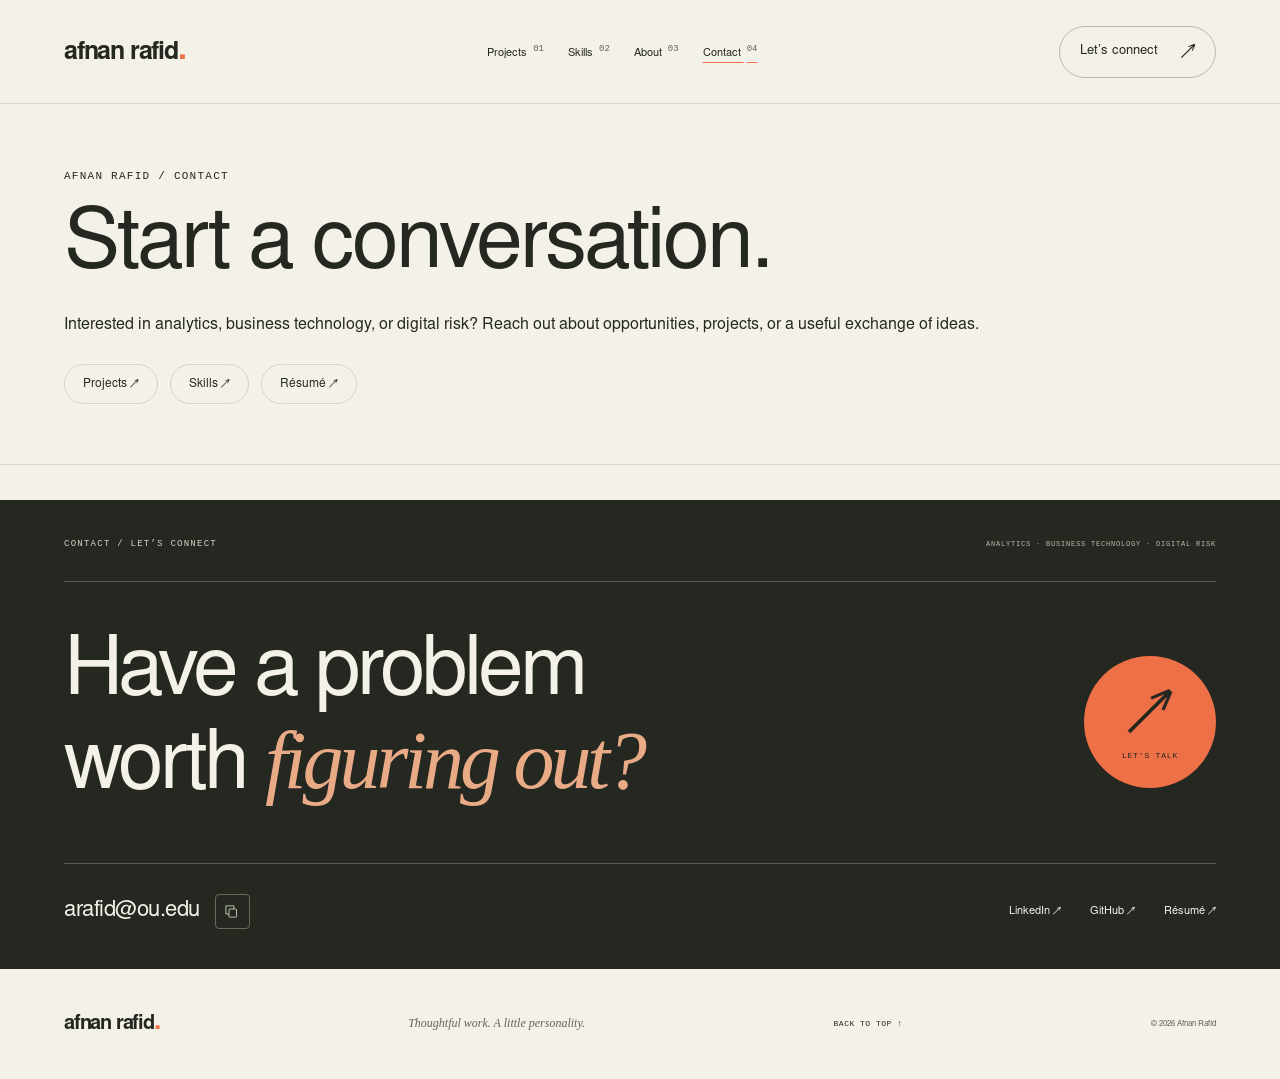
==== contact/index.html @ 2f232529 "Add portrait and dedicated Skills, Projects, and Contact pages" ====
<!doctype html>
<html lang="en">
<head>
  <meta charset="utf-8">
  <meta name="viewport" content="width=device-width, initial-scale=1">
  <meta name="theme-color" content="#f4f1e9">
  <meta name="google-site-verification" content="fd112a9ZL4CXR7MX3CX2tgeRee2JJpPlBYePg8ACsFY" />
  <title>Contact | Afnan Rafid</title>
  <meta name="description" content="Interested in analytics, business technology, or digital risk? Reach out about opportunities, projects, or a useful exchange of ideas.">
  <meta name="robots" content="index,follow,max-image-preview:large">
  <meta name="author" content="Afnan Rafid">
  <link rel="canonical" href="https://arafid.github.io/contact/">
  <meta property="og:site_name" content="Afnan Rafid">
  <meta property="og:title" content="Contact | Afnan Rafid">
  <meta property="og:description" content="Interested in analytics, business technology, or digital risk? Reach out about opportunities, projects, or a useful exchange of ideas.">
  <meta property="og:type" content="website">
  <meta property="og:url" content="https://arafid.github.io/contact/">
  <meta property="og:locale" content="en_US">
  <meta property="og:image" content="https://arafid.github.io/assets/social-card.png">
  <meta property="og:image:width" content="1200">
  <meta property="og:image:height" content="630">
  <meta property="og:image:alt" content="Afnan Rafid — Data, technology, and business perspective">
  <meta name="twitter:card" content="summary_large_image">
  <meta name="twitter:title" content="Contact | Afnan Rafid">
  <meta name="twitter:description" content="Interested in analytics, business technology, or digital risk? Reach out about opportunities, projects, or a useful exchange of ideas.">
  <meta name="twitter:image" content="https://arafid.github.io/assets/social-card.png">
  <script type="application/ld+json">{"@context":"https://schema.org","@type":"ContactPage","name":"Contact | Afnan Rafid","url":"https://arafid.github.io/contact/","description":"Interested in analytics, business technology, or digital risk? Reach out about opportunities, projects, or a useful exchange of ideas.","about":{"@type":"Person","@id":"https://arafid.github.io/#afnan-rafid","name":"Afnan Rafid"},"isPartOf":{"@id":"https://arafid.github.io/#website"}}</script>
  <link rel="icon" href="/assets/favicon.svg" type="image/svg+xml">
  <link rel="stylesheet" href="/styles.css">
  <script type="module" src="/app.js"></script>
</head>
<body>
  <a class="skip-link" href="#main">Skip to content</a>
  <header class="site-header">
    <a class="wordmark" href="/" aria-label="Afnan Rafid, home">afnan rafid<span class="brand-dot">.</span></a>
    <nav aria-label="Main navigation">
      <a href="/projects/">Projects <span>01</span></a>
      <a href="/skills/">Skills <span>02</span></a>
      <a href="/#about">About <span>03</span></a>
      <a href="/contact/" aria-current="page">Contact <span>04</span></a>
    </nav>
    <a class="header-contact" href="/contact/" aria-current="page">Let’s connect <span aria-hidden="true">↗</span></a>
    <button class="menu-toggle" aria-expanded="false" aria-controls="mobile-nav" aria-label="Open navigation"><span></span><span></span></button>
    <nav id="mobile-nav" class="mobile-nav" aria-label="Mobile navigation" hidden>
      <a href="/projects/">Projects</a><a href="/skills/">Skills</a><a href="/#about">About me</a><a href="/#experience">Experience</a><a href="/contact/" aria-current="page">Contact</a><a href="/resume/">Résumé ↗</a>
    </nav>
  </header>

  <main id="main" class="route-main"><header class="route-intro section-wrap"><p class="eyebrow">AFNAN RAFID / CONTACT</p><h1>Start a conversation.</h1><p>Interested in analytics, business technology, or digital risk? Reach out about opportunities, projects, or a useful exchange of ideas.</p><nav class="route-links" aria-label="Explore portfolio"><a href="/projects/">Projects ↗</a><a href="/skills/">Skills ↗</a><a href="/resume/">Résumé ↗</a></nav></header>    <section id="contact" class="contact-section" aria-labelledby="contact-title"><div class="section-wrap"><div class="contact-top"><p class="eyebrow">CONTACT / LET’S CONNECT</p><span>ANALYTICS · BUSINESS TECHNOLOGY · DIGITAL RISK</span></div><div class="contact-main"><h2 id="contact-title">Have a problem<br>worth <em>figuring out?</em></h2><a class="contact-round" href="mailto:arafid@ou.edu" aria-label="Email Afnan Rafid"><span aria-hidden="true">↗</span><small>LET’S TALK</small></a></div><div class="contact-bottom"><div class="email-group"><a class="email-link" href="mailto:arafid@ou.edu">arafid@ou.edu</a><button class="copy-email" aria-label="Copy email address" title="Copy email address"><svg viewBox="0 0 24 24" fill="none" aria-hidden="true"><rect x="8" y="8" width="12" height="13" rx="1"/><path d="M16 8V3H3v13h5"/></svg></button><span id="copy-feedback" aria-live="polite"></span></div><div class="social-links"><a href="https://www.linkedin.com/in/arafid/" target="_blank" rel="noopener noreferrer">LinkedIn ↗</a><a href="https://github.com/arafid" target="_blank" rel="noopener noreferrer">GitHub ↗</a><a href="/resume/">Résumé ↗</a></div></div></div></section>
</main>
  <footer class="site-footer section-wrap"><a class="wordmark" href="/">afnan rafid<span class="brand-dot">.</span></a><p>Thoughtful work. A little personality.</p><a href="/" class="back-top">BACK TO TOP ↑</a><span>© 2026 Afnan Rafid</span></footer>

  <dialog id="project-dialog" class="project-dialog" aria-labelledby="dialog-title"><div class="dialog-top"><span class="mono">PROJECT NOTES / AFNAN RAFID</span><button class="dialog-close" aria-label="Close project details">×</button></div><div id="dialog-body"></div></dialog>
  <noscript><div class="noscript-note">For project details without JavaScript, visit <a href="https://github.com/arafid">my GitHub profile</a>. The résumé and contact links work here too.</div></noscript>
</body>
</html>
---- styles.css ----
@font-face{font-family:PortfolioSans;src:url('/assets/body.woff') format('woff');font-weight:400;font-display:swap}
@font-face{font-family:PortfolioSans;src:url('/assets/body-bold.woff') format('woff');font-weight:700;font-display:swap}
:root{--paper:#f4f1e9;--paper-light:#fcfaf6;--ink:#252721;--muted:#62645b;--line:#d6d5ca;--orange:#ee7047;--orange-dark:#973f22;--serif:Georgia,'Times New Roman',serif;--sans:PortfolioSans,Arial,Helvetica,sans-serif;--mono:'Courier New',monospace;--pad:clamp(22px,5vw,84px)}
*{box-sizing:border-box}html{scroll-behavior:smooth;scroll-padding-top:110px}body{margin:0;background:var(--paper);color:var(--ink);font-family:var(--sans);font-size:16px;-webkit-font-smoothing:antialiased}body.dialog-open{overflow:hidden}a{color:inherit;text-decoration:none}button{font:inherit;color:inherit;cursor:pointer}button,a{-webkit-tap-highlight-color:transparent}button{border:0}button:disabled{cursor:default}button:focus-visible,a:focus-visible{outline:3px solid #a64522;outline-offset:5px}::selection{color:var(--ink);background:#f5a486}svg{display:block}h1,h2,h3,p{margin:0}h1,h2,h3{font-weight:400}h2{font-size:clamp(38px,4.5vw,65px);line-height:1.04;letter-spacing:-2.3px}h2 em{font-family:var(--serif);font-weight:400}p{line-height:1.6}button[hidden],[hidden]{display:none!important}.section-wrap{width:100%;max-width:1600px;margin-inline:auto;padding-inline:var(--pad)}.mono,.eyebrow,.project-type,.art-topline,.art-bottomline,.sample-note,.small-art-note,.bench-kicker,.timeline-date,.timeline-tag{font-family:var(--mono);font-size:10px;letter-spacing:.7px;line-height:1.4}.eyebrow{font-size:11px;letter-spacing:1.25px}.skip-link{position:fixed;top:8px;left:8px;transform:translateY(-160%);padding:14px;background:var(--ink);color:white;z-index:100}.skip-link:focus{transform:translateY(0)}
.site-header{height:104px;max-width:1600px;margin:auto;padding:0 var(--pad);display:flex;align-items:center;justify-content:space-between;gap:36px;border-bottom:1px solid var(--line);position:relative;z-index:20}.wordmark{font-size:25px;font-weight:700;letter-spacing:-1.2px;white-space:nowrap}.brand-dot{color:var(--orange);font-size:32px}.site-header nav:not(.mobile-nav){display:flex;gap:35px;align-items:center}.site-header nav a{font-size:13px;line-height:1}.site-header nav a span{font-family:var(--mono);font-size:9px;margin-left:3px;color:var(--muted);vertical-align:super}.site-header nav a:hover,.text-link:hover,.social-links a:hover{color:var(--orange-dark)}.header-contact{font-size:13px;display:flex;gap:23px;align-items:center;border:1px solid #b9bbb1;border-radius:30px;padding:13px 20px}.header-contact span{font-size:20px}.header-contact:hover{background:var(--ink);border-color:var(--ink);color:var(--paper)}.menu-toggle{display:none}.mobile-nav{position:absolute;top:79px;left:0;right:0;background:var(--paper);padding:28px var(--pad);border-bottom:1px solid var(--ink);box-shadow:0 12px 12px #2527210a;flex-direction:column;gap:24px}
.hero{min-height:745px;padding-top:74px;padding-bottom:57px;display:grid;grid-template-columns:1.12fr 1fr;gap:5vw;align-items:center}.hero-copy .eyebrow{display:flex;align-items:center;gap:10px;margin-bottom:28px}.status-dot{width:6px;height:6px;border-radius:50%;background:var(--orange);box-shadow:0 0 0 4px #ee704714}.hero h1{font-size:clamp(60px,6.7vw,104px);line-height:.99;letter-spacing:-5px;position:relative;width:max-content;max-width:100%}.hero h1 em{font-family:var(--serif);font-weight:400;letter-spacing:-5.5px}.title-spark{color:var(--orange);font-size:79px;position:absolute;top:91px;right:7px;line-height:1;transform:rotate(-12deg)}.hero-description{font-size:15px;color:var(--muted);max-width:425px;margin-top:29px;line-height:1.65}.hero-actions{display:flex;align-items:center;gap:27px;margin-top:29px}.button{min-height:49px;display:inline-flex;align-items:center;justify-content:center;gap:38px;padding:14px 21px;border-radius:3px;font-size:13px;transition:background .18s,transform .18s}.button:hover{transform:translateY(-2px)}.button-dark{background:var(--ink);color:var(--paper)}.button-dark:hover{background:#41443a}.button-dark span{font-size:18px}.text-link{font-size:13px;display:inline-flex;gap:16px;align-items:center;border-bottom:1px solid var(--ink);padding-block:5px}.text-link span{font-size:18px}.hero-footnote{margin-top:38px;font-size:10px;color:var(--muted);display:flex;gap:8px;align-items:center}.location-mark{font-size:17px;line-height:0}.footnote-divider{padding:0 7px;color:#aaaea0}
.hero-visual{position:relative;padding:12px 5px 40px 0;align-self:center;min-width:0}.workbench{border:1px solid #bcbeb1;background:#e9e9dd;box-shadow:10px 12px 0 #e2e2d6;transform:rotate(2deg);position:relative}.workbench-top{padding:17px 21px;display:flex;align-items:center;justify-content:space-between;border-bottom:1px solid #bcbeb1;font-family:var(--mono);font-size:10px;letter-spacing:.7px}.workbench-top>span:first-child{display:flex;gap:8px;align-items:center}.workbench-top i{width:6px;height:6px;background:var(--ink);border-radius:50%}.workbench-top>span:last-child{color:var(--muted);font-size:9px}.bench-tabs{display:grid;grid-template-columns:repeat(3,1fr);border-bottom:1px solid #bcbeb1}.bench-tabs button{background:transparent;padding:15px 10px;font-family:var(--mono);font-size:9px;display:flex;gap:13px;justify-content:center;align-items:center;border-right:1px solid #bcbeb1;transition:background .2s}.bench-tabs button:last-child{border-right:0}.bench-tabs button span{font:13px var(--sans)}.bench-tabs button[aria-selected=true]{background:var(--ink);color:var(--paper)}.bench-tabs button:hover:not([aria-selected=true]){background:#dcded1}.bench-panel{padding:27px 30px 0;height:334px;background-image:radial-gradient(#bfc3b366 .7px,transparent .7px);background-size:12px 12px}.bench-kicker{font-size:8px;letter-spacing:.8px;margin-bottom:11px;color:#565b4f}.bench-panel h2{font-size:30px;letter-spacing:-1px;line-height:1.1;min-height:66px}.bench-chart{height:162px;display:flex;gap:16px;align-items:flex-end;padding:4px 8px 0;margin-top:10px;border-bottom:1px solid #a3aa98}.bench-bar{height:100%;flex:1;min-width:0;position:relative}.bench-bar>span{position:absolute;left:50%;transform:translateX(-50%);bottom:calc(var(--bar) + 31px);font-family:var(--mono);font-size:9px;white-space:nowrap}.bench-bar i{height:var(--bar);background:#b6bdab;width:100%;border:1px solid #a1aa95;border-bottom:0;position:absolute;bottom:25px;left:0}.bench-bar.highlighted i{background:var(--orange);border-color:#c15834}.bench-bar.highlighted>span{font-weight:700}.bench-bar small{font-family:var(--mono);font-size:9px;margin:0 0 8px;position:absolute;bottom:0;left:50%;transform:translateX(-50%)}.bench-caption{display:flex;justify-content:space-between;align-items:center;font-family:var(--mono);font-size:7px;letter-spacing:.3px;padding:11px 0}.tiny-arrow{font-size:17px}.bench-bottom{border-top:1px solid #bcbeb1;padding:14px 17px;display:flex;justify-content:space-between;align-items:center;gap:12px;background:#e1e3d6}.bench-bottom .mono{font-size:7px}.bench-prompt{font-family:var(--serif);font-style:italic;font-size:13px}.curiosity-sticker{position:absolute;right:-20px;bottom:8px;z-index:2;display:flex;align-items:center;gap:25px;padding:20px 23px;background:var(--orange);width:232px;transform:rotate(-7deg);box-shadow:0 3px 0 #c35937;font-family:var(--mono);font-size:12px;line-height:1.3}.curiosity-sticker b{font-weight:700}.curiosity-sticker svg{width:46px;height:46px;stroke:var(--ink);stroke-width:2.5;fill:none}.visual-note{display:flex;gap:12px;margin-left:20px;position:absolute;bottom:-46px;left:2px}.visual-note svg{stroke:#686e5e;fill:none;stroke-width:1.5;width:72px;height:35px;transform:rotate(-10deg)}.visual-note span{font-family:var(--serif);font-style:italic;font-size:14px;line-height:1.3;color:#676b5f;transform:rotate(-5deg)}.code-window{margin-top:14px;background:#2d332d;color:#edf1e6;border-radius:3px;min-height:150px;padding:12px 15px 8px;font-size:10px}.code-window>div{display:flex;gap:4px;align-items:center}.code-window>div>span{display:block;background:#8d9784;width:4px;height:4px;border-radius:50%}.code-window>div>b{font:7px var(--mono);margin-left:auto;color:#bec7b6}.code-window pre{white-space:pre-wrap;font-family:var(--mono);font-size:10px;line-height:1.6;margin-top:18px}.syntax-purple{color:#f5bb9b}.risk-notes{display:grid;margin-top:14px}.risk-notes>span{display:flex;gap:14px;align-items:center;padding:10px 0;border-bottom:1px solid #c6cbba;font:9px var(--mono);color:#656c5e}.risk-notes b{font:12px var(--sans);color:var(--ink)}.risk-notes i{margin-left:auto;font-style:normal;font-size:14px;color:var(--ink)}
.credential-strip{margin-top:22px;border-block:1px solid var(--line)}.credential-inner{min-height:72px;display:flex;justify-content:space-between;align-items:center;gap:19px}.credential-inner span{font-family:var(--mono);font-size:9px;letter-spacing:.3px;line-height:1.5}.credential-inner i{font-size:20px;font-style:normal;color:#9ca18e;flex-shrink:0}
.work-section{padding-top:102px;padding-bottom:90px}.section-heading{display:flex;justify-content:space-between;gap:60px;align-items:flex-end;margin-bottom:42px}.section-index{color:var(--muted);margin-bottom:25px;font-size:10px}.section-intro{font-size:13px;color:var(--muted);line-height:1.65;margin-bottom:5px}.work-toolbar{display:flex;justify-content:space-between;gap:25px;align-items:center;border-bottom:1px solid var(--line);padding-bottom:20px;margin-bottom:29px}.filters{display:flex;align-items:center;gap:7px;flex-wrap:wrap}.filter{background:transparent;border:1px solid transparent;padding:10px 14px;border-radius:30px;font-size:11px;min-height:36px}.filter.active{background:var(--ink);color:var(--paper)}.filter:not(.active):hover{border-color:#b8bcae}.filter>span{font:8px var(--mono);margin-left:10px;opacity:.7}.work-count{font:8px var(--mono);letter-spacing:.7px;color:var(--muted);white-space:nowrap}.project-grid{display:grid;grid-template-columns:repeat(6,minmax(0,1fr));column-gap:26px;row-gap:40px}.project-large{grid-column:span 3}.project-small{grid-column:span 3}.project-card{min-width:0}.project-card.is-filtered{display:none}.project-open{padding:0;width:100%;display:block;text-align:left;background:transparent}.project-art{overflow:hidden;border:1px solid #d9d4c8;border-radius:4px;position:relative;transition:transform .25s,box-shadow .25s}.project-open:hover .project-art{transform:translateY(-4px);box-shadow:0 10px 23px #25272112}.art-topline,.art-bottomline{display:flex;justify-content:space-between;align-items:center;gap:16px;font-size:8px}.project-large .project-art{height:300px;padding:24px}.art-topline{font-size:8px;letter-spacing:.6px}.art-bottomline{position:absolute;left:24px;right:24px;bottom:20px;font-size:7px;letter-spacing:.3px;border-top:1px solid #2527212b;padding-top:13px}.art-bottomline>span:last-child{font-size:16px;line-height:1}.art-loves{background:#edd8ba}.loves-art-body{display:flex;align-items:center;gap:13px;height:206px}.dataset-stack{flex:1;min-width:0;transform:rotate(-6deg);padding-left:7px}.dataset-stack>span{padding:12px 11px;display:flex;gap:8px;justify-content:space-between;position:relative;background:#faf5ea;border:1px solid #b7ae99;margin-top:-1px;border-radius:3px;font-family:var(--mono);font-size:8px;white-space:nowrap;box-shadow:3px 3px 0 #d5bf9f}.dataset-stack>span:nth-child(2){transform:translateX(-6px)}.dataset-stack>span:nth-child(3){transform:translateX(3px)}.dataset-stack b{font-size:9px;font-weight:400;color:#655e50}.art-connection{font-size:30px;margin-left:0;flex-shrink:0}.insight-note{padding:18px 16px 15px;background:var(--orange);border:1px solid #c4643e;transform:rotate(3deg);flex:1.05;box-shadow:4px 5px 0 #c8b391;min-width:0}.insight-note>small{font-family:var(--mono);font-size:6px;letter-spacing:.6px;white-space:nowrap}.insight-note strong{display:block;font-size:26px;font-weight:400;line-height:1.03;letter-spacing:-1px;margin-top:13px;position:relative}.insight-note strong>span{position:absolute;right:2px;bottom:0;font-size:28px}.insight-number{margin-top:16px;display:block;border-top:1px solid #aa5037;padding-top:10px;font-size:21px;letter-spacing:-.7px;white-space:nowrap}.insight-number>small{font-family:var(--mono);font-size:7px;letter-spacing:0}.art-amazon{background:#dce3db}.review-art{padding:12px 16px;position:relative}.review-stars{display:block;font-size:28px;letter-spacing:5px;color:#6a8167;text-align:right;transform:rotate(8deg);position:absolute;top:13px;right:8px}.review-text{font-size:38px;letter-spacing:-1.5px;line-height:1.1;margin-top:18px}.review-text em{font-family:var(--serif);font-size:42px}.theme-chips{display:flex;gap:7px;margin-top:18px;transform:rotate(-2deg)}.theme-chips>span{font-size:10px;border:1px solid #9dab96;border-radius:25px;background:#f3f4e9;padding:9px 12px;white-space:nowrap}.theme-chips b{font-size:9px;font-family:var(--mono);margin-left:7px;color:#64705d}.sample-note{font-size:6px;margin-top:11px;display:block;letter-spacing:.4px}.project-info{position:relative;padding:23px 0 0;display:flex;gap:12px;justify-content:space-between}.project-type{font-size:7px;color:var(--muted);letter-spacing:.5px;margin-bottom:9px}.project-info h3{font-size:23px;letter-spacing:-.6px;line-height:1.15;padding-right:10px}.project-info p:not(.project-type){margin-top:10px;font-size:12px;color:var(--muted);line-height:1.6;max-width:410px}.tags{display:flex;gap:6px;flex-wrap:wrap;margin-top:16px}.tags span{padding:5px 8px;border:1px solid #cdd0c3;border-radius:3px;font-size:8px;color:#595f51;line-height:1.3}.project-arrow{border:1px solid #b5baac;display:flex;align-items:center;justify-content:center;width:33px;height:33px;border-radius:50%;font-size:20px;flex-shrink:0;margin-top:5px;transition:background .2s,color .2s}.project-open:hover .project-arrow{background:var(--ink);color:var(--paper);border-color:var(--ink)}.project-small .project-art{height:262px;padding:20px}.project-small .project-info h3{font-size:21px}.project-small .project-type{font-size:6.7px;letter-spacing:.2px}.project-small .project-info{gap:8px}.project-small .project-arrow{width:28px;height:28px;font-size:17px}.art-equifax{background:#e8e4db}.art-weather{background:#323e46;color:#f2f0e6;border-color:#323e46}.art-paypal{background:#d7dfea;border-color:#c4ccd5}.small-art-title{position:absolute;left:23px;bottom:50px;font-size:29px;line-height:1.04;letter-spacing:-.9px}.small-art-note{position:absolute;left:23px;right:15px;bottom:22px;font-size:6px;letter-spacing:.2px;line-height:1.6}.risk-art-icon{position:absolute;top:52px;right:24px;width:91px;height:91px;display:grid;grid-template-columns:1fr 1fr;gap:4px;transform:rotate(-8deg)}.risk-art-icon>span{border:1px solid #97998c;border-radius:12px 12px 2px 2px}.risk-art-icon>span:nth-child(2){background:#c5cbb8;border-radius:12px 12px 12px 2px}.risk-art-icon>span:nth-child(3){border-radius:2px 2px 12px 12px;background:#ccc4b2}.risk-art-icon>span:nth-child(4){border-radius:2px 2px 12px 12px;background:#e89977}.risk-art-icon i{position:absolute;left:33px;top:28px;font-size:30px;font-style:normal}.weather-art-icon{position:absolute;top:60px;right:27px;width:120px;height:65px}.sun{position:absolute;right:10px;top:-4px;width:49px;height:49px;background:#efa77d;border-radius:50%}.cloud{position:absolute;right:22px;bottom:0;width:74px;height:33px;border-radius:30px;background:#d2dcda}.cloud::before,.cloud::after{content:'';position:absolute;background:#d2dcda;border-radius:50%;width:36px;height:36px;top:-17px;left:12px}.cloud::after{width:26px;height:26px;top:-9px;left:40px}.code-brace{position:absolute;left:-9px;top:8px;font:25px var(--mono);z-index:1;color:#9baeb0;transform:rotate(-10deg)}.paypal-art-icon{position:absolute;right:26px;top:48px;width:120px;height:98px}.paypal-art-icon>span{font-size:79px;position:absolute;right:4px;top:-13px;color:#314b72;z-index:1;line-height:1}.paypal-art-icon i{width:84px;height:84px;border:1px solid #6c85a3;border-radius:50%;position:absolute;left:0;top:0}.paypal-art-icon i:last-child{left:24px;top:15px;background:#c2cfe1}.work-footer{display:flex;justify-content:space-between;align-items:center;gap:30px;margin-top:36px;padding-top:22px;border-top:1px solid var(--line)}.work-footer p{font-size:10px;color:var(--muted)}.work-footer .text-link{font-size:11px}
.about-section{background:#e9eadd;border-block:1px solid #d3d6c8}.about-layout{display:grid;grid-template-columns:1fr 1fr;gap:8vw;padding-block:88px}.about-lead h2{font-size:clamp(36px,4.1vw,58px);line-height:1.08}.about-stamp{margin-top:50px;border:1px solid #a8ad9a;border-radius:50%;width:144px;height:144px;display:flex;flex-direction:column;align-items:center;justify-content:center;gap:7px;transform:rotate(-12deg);color:#5b654e}.about-stamp>span{font:8px var(--mono);letter-spacing:1px}.about-stamp>b{font-size:63px;line-height:.9;font-weight:400;color:#d86943}.about-copy p{font-size:13px;color:#5a6151;line-height:1.7;margin-top:18px}.about-copy .large-copy{font-size:21px;line-height:1.5;letter-spacing:-.4px;margin-top:0;color:var(--ink)}.education-notes{margin-top:30px;border-top:1px solid #c2c8b7}.education-notes>div{border-bottom:1px solid #c2c8b7;padding:17px 0}.education-notes .mono{font-size:7px;color:#59614f}.education-notes strong{display:block;font-size:12px;font-weight:400;margin-top:7px}.education-notes p{font-size:10px;margin-top:3px}.human-note{display:flex;gap:16px;margin-top:26px;align-items:center}.music-icon{font-family:var(--serif);font-size:39px;color:#4f6244}.human-note strong{font-size:12px;font-weight:400}.human-note p{font-size:10px;margin-top:3px;max-width:320px}
.toolbox-section{padding-top:88px;padding-bottom:85px}.compact-heading{margin-bottom:40px}.compact-heading h2{font-size:clamp(36px,3.6vw,53px)}.toolbox-grid{display:grid;grid-template-columns:repeat(3,1fr)}.toolbox-group{padding:27px 28px 4px 0;border-top:1px solid #b7bcae;min-width:0;position:relative}.toolbox-group+.toolbox-group{padding-left:30px;border-left:1px solid var(--line)}.toolbox-number{font:9px var(--mono);color:#7a806f}.toolbox-group h3{font-size:32px;letter-spacing:-1.4px;margin-top:22px}.toolbox-group>p{font-size:11px;color:var(--muted);margin-top:14px;line-height:1.7;min-height:38px}.toolbox-group ul{list-style:none;padding:0;margin:24px 0;font-size:10px;line-height:2.2}.toolbox-link{font-size:10px;display:flex;justify-content:space-between;gap:12px;align-items:center;border-top:1px solid var(--line);padding-top:17px}.toolbox-link span{font-size:20px}.toolbox-link:hover{color:var(--orange-dark)}
.experience-section{display:grid;grid-template-columns:1fr 1.18fr;gap:8vw;padding-block:75px 91px;border-top:1px solid var(--line)}.experience-heading h2{font-size:clamp(36px,4.3vw,61px)}.experience-heading .text-link{margin-top:30px}.timeline{padding-left:26px;position:relative}.timeline::before{content:'';position:absolute;left:0;top:4px;bottom:0;width:1px;background:#c1c7b7}.timeline-item{padding-bottom:33px;position:relative}.timeline-item:last-child{padding-bottom:0}.timeline-item::before{content:'';position:absolute;left:-30px;top:4px;width:9px;height:9px;border:1px solid #9ea78e;border-radius:50%;background:var(--paper)}.timeline-item.current::before{border-color:var(--orange);background:var(--orange)}.timeline-date{font-size:8px;letter-spacing:.4px;color:var(--muted)}.timeline-item h3{font-size:22px;letter-spacing:-.6px;margin-top:10px}.timeline-org{display:block;font-size:11px;color:var(--muted);margin-top:6px}.timeline-item p{font-size:12px;margin-top:14px;line-height:1.7;color:var(--muted);max-width:470px}.timeline-tag{display:block;font-size:6px;margin-top:14px;letter-spacing:.6px;color:#656d59}
.contact-section{background:var(--ink);color:var(--paper);padding-block:38px 40px}.contact-top{display:flex;justify-content:space-between;gap:28px;align-items:center;padding-bottom:30px;border-bottom:1px solid #575b50}.contact-top .eyebrow{font-size:9px;color:#d2d6c6}.contact-top>span{font:7px var(--mono);color:#b7bfaa;letter-spacing:.8px}.contact-main{display:flex;justify-content:space-between;gap:30px;align-items:center;padding-block:51px}.contact-main h2{font-size:clamp(48px,6.4vw,93px);letter-spacing:-4px;line-height:1.04}.contact-main h2 em{color:#e9aa86}.contact-round{border-radius:50%;width:132px;height:132px;flex-shrink:0;background:var(--orange);color:var(--ink);display:flex;flex-direction:column;align-items:center;justify-content:center;transition:transform .2s,background .2s;gap:4px}.contact-round>span{font-size:62px;line-height:1}.contact-round small{font:8px var(--mono);letter-spacing:.8px}.contact-round:hover{transform:rotate(10deg);background:#f19670}.contact-bottom{display:flex;justify-content:space-between;gap:20px;border-top:1px solid #575b50;padding-top:30px;align-items:center}.email-group{display:flex;align-items:center;gap:15px;position:relative}.email-link{font-size:22px;letter-spacing:-.5px}.copy-email{background:transparent;padding:8px;border:1px solid #646c59;border-radius:4px;color:#cbd2c0;min-width:35px;min-height:35px}.copy-email svg{width:15px;height:15px;stroke:currentColor;stroke-width:1.4}.copy-email:hover{color:white;border-color:#b7c1a9}#copy-feedback{font:9px var(--mono);position:absolute;top:42px;right:0;color:#d7dfc8;white-space:nowrap}.social-links{display:flex;gap:29px;font-size:11px}.social-links a:hover{color:#efa77d}.site-footer{min-height:110px;display:flex;justify-content:space-between;align-items:center;gap:30px}.site-footer .wordmark{font-size:20px}.site-footer .brand-dot{font-size:26px}.site-footer p{font-family:var(--serif);font-style:italic;font-size:12px;color:var(--muted)}.back-top{font:8px var(--mono);letter-spacing:.5px}.site-footer>span{font-size:8px;color:var(--muted)}
.project-dialog{border:1px solid #b8bdb0;background:var(--paper-light);color:var(--ink);border-radius:6px;padding:0;max-width:800px;width:calc(100% - 40px);max-height:calc(100dvh - 50px);box-shadow:0 30px 100px #0005;overflow:auto;overscroll-behavior:contain}.project-dialog::backdrop{background:#1c211cb8;backdrop-filter:blur(5px)}.dialog-top{position:sticky;top:0;background:var(--paper-light);display:flex;align-items:center;justify-content:space-between;gap:20px;padding:17px 26px;border-bottom:1px solid var(--line);z-index:2}.dialog-top .mono{font-size:8px;color:var(--muted)}.dialog-close{background:transparent;font-size:30px;line-height:1;width:35px;height:35px;border-radius:50%;border:1px solid #bfc4b6}.dialog-close:hover{background:var(--ink);color:var(--paper)}#dialog-body{padding:33px 42px 40px}.dialog-kicker{font:9px var(--mono);letter-spacing:.7px;color:var(--orange-dark);margin-bottom:14px}.project-dialog h2{font-size:43px;line-height:1.05;letter-spacing:-1.5px;margin-bottom:18px}.dialog-intro{font-size:15px;line-height:1.7;color:var(--muted)}.dialog-tags{margin:18px 0 28px}.dialog-sections{display:grid;gap:23px}.dialog-section h3{font:9px var(--mono);letter-spacing:.7px;margin-bottom:10px;color:#59604f}.dialog-section p,.dialog-section li{font-size:13px;line-height:1.7;color:#4e584a}.dialog-section ul{padding-left:18px;margin:0}.dialog-section li+li{margin-top:6px}.dialog-section strong{font-weight:700;color:var(--ink)}.dialog-note{margin-top:27px;padding:17px;background:#e9ecdf;border-left:3px solid #7d896b;font-size:11px;line-height:1.7;color:#535c47}.dialog-links{margin-top:27px;display:flex;gap:20px;align-items:center;flex-wrap:wrap}.dialog-links .button{gap:20px;font-size:12px}.dialog-links .text-link{font-size:12px}.dialog-results{display:grid;grid-template-columns:repeat(3,1fr);border-block:1px solid var(--line);margin:22px 0 27px}.dialog-stat{padding:18px 15px 17px 0}.dialog-stat+.dialog-stat{padding-left:18px;border-left:1px solid var(--line)}.dialog-stat strong{display:block;font-size:29px;letter-spacing:-1px;font-weight:400}.dialog-stat span{display:block;font:8px var(--mono);color:var(--muted);margin-top:6px;line-height:1.6}.noscript-note{padding:20px;background:#e9d5be;font-size:13px;text-align:center}.noscript-note a{text-decoration:underline}
@media(min-width:1440px){.hero{gap:95px;min-height:820px}.hero-description{font-size:17px;max-width:490px}.hero-visual{max-width:590px}.bench-panel{height:365px;padding:34px 35px 0}.bench-panel h2{font-size:36px;min-height:78px}.bench-chart{height:172px}.project-large .project-art{height:340px}.loves-art-body{height:235px}.insight-note{padding:23px}.dataset-stack>span{padding:15px;font-size:10px}.insight-note strong{font-size:33px}.review-art{padding-top:17px}.review-text{font-size:47px}.review-text em{font-size:52px}.theme-chips{margin-top:22px}.project-small .project-art{height:290px}.small-art-title{font-size:35px}.project-info h3{font-size:27px}.project-small .project-info h3{font-size:24px}.project-info p:not(.project-type){font-size:14px}.about-copy p{font-size:15px}.about-copy .large-copy{font-size:25px}.toolbox-group>p,.toolbox-group ul{font-size:13px}.timeline-item p{font-size:14px}}
@media(max-width:1080px){.hero{gap:35px;min-height:710px;padding-top:65px}.hero h1{font-size:clamp(58px,6.7vw,72px);letter-spacing:-4px}.hero h1 em{letter-spacing:-4px}.title-spark{font-size:57px;top:71px;right:3px}.hero-description{font-size:13px;max-width:355px}.hero-actions{gap:22px}.button{padding-inline:17px;gap:22px}.bench-panel{padding:23px 22px 0;height:320px}.bench-panel h2{font-size:27px;min-height:60px}.bench-chart{gap:11px;height:158px;margin-top:9px}.bench-bar>span{font-size:8px}.bench-tabs button{gap:7px}.curiosity-sticker{width:195px;padding:15px 17px;font-size:10px;gap:17px;right:-9px;bottom:14px}.curiosity-sticker svg{width:39px;height:39px}.bench-bottom{gap:6px;padding-inline:12px}.bench-bottom .mono{font-size:6px}.bench-prompt{font-size:11px}.visual-note{bottom:-40px}.hero-footnote{font-size:9px;gap:5px}.footnote-divider{padding-inline:3px}.credential-inner{gap:13px;min-height:64px}.credential-inner span{font-size:7px}.credential-inner i{font-size:17px}.project-grid{gap:26px 20px}.project-large .project-art{height:280px;padding:20px}.loves-art-body{gap:9px;height:190px}.dataset-stack{padding-left:0}.dataset-stack>span{font-size:7px;padding:10px 7px}.dataset-stack b{font-size:8px}.art-connection{font-size:24px}.insight-note{padding:14px 11px}.insight-note>small{font-size:5px}.insight-note strong{font-size:23px}.insight-number{font-size:18px}.insight-number>small{font-size:6px}.review-text{font-size:33px}.review-text em{font-size:35px}.review-art{padding:10px 6px}.review-stars{font-size:24px;right:1px}.theme-chips>span{font-size:8px;padding:8px 9px}.theme-chips{gap:5px}.sample-note{font-size:5px}.art-bottomline{left:20px;right:20px;font-size:6px}.project-info h3{font-size:21px}.project-small .project-art{height:235px;padding:17px}.small-art-title{font-size:25px;left:19px}.small-art-note{left:19px;font-size:5px}.project-small .project-info h3{font-size:18px}.project-small .project-type{font-size:5.8px}.project-small .project-info p:not(.project-type){font-size:11px}.project-small .project-info .tags{gap:4px}.tags span{font-size:7px;padding-inline:6px}.risk-art-icon{width:72px;height:72px;top:47px;right:20px}.risk-art-icon i{left:25px;top:19px}.weather-art-icon{transform:scale(.85);transform-origin:right top;top:51px;right:21px}.paypal-art-icon{transform:scale(.85);transform-origin:right top;top:44px;right:20px}.art-topline{font-size:7px}.about-layout{gap:55px}.toolbox-group+.toolbox-group{padding-left:22px}.toolbox-group{padding-right:17px}.toolbox-group ul{font-size:9px}.toolbox-group>p{font-size:10px}.toolbox-link{font-size:9px}.experience-section{gap:50px}.contact-main h2{font-size:70px}.site-footer{gap:22px}.site-footer p{font-size:11px}}
@media(max-width:800px){.site-header{height:82px;gap:20px}.site-header nav:not(.mobile-nav){gap:19px}.site-header nav a{font-size:11px}.header-contact{padding:10px 13px;font-size:11px;gap:12px}.wordmark{font-size:23px}.hero{padding-top:50px;padding-bottom:78px;min-height:650px;gap:31px;grid-template-columns:1.05fr 1fr}.hero h1{font-size:clamp(42px,6.8vw,57px);letter-spacing:-3px}.hero h1 em{letter-spacing:-3.5px}.title-spark{top:53px;right:1px;font-size:45px}.hero-copy .eyebrow{font-size:8px;margin-bottom:23px;letter-spacing:.8px}.hero-description{font-size:12px;margin-top:23px}.hero-actions{gap:18px;margin-top:23px;flex-wrap:wrap}.hero-actions .text-link{font-size:11px}.button{font-size:11px;min-height:44px;padding:12px 14px;gap:18px}.hero-footnote{flex-wrap:wrap;line-height:1.6;max-width:260px;margin-top:25px}.hero-visual{padding-top:0;padding-bottom:30px}.workbench-top{padding:14px 13px;font-size:8px}.workbench-top>span:last-child{font-size:7px}.bench-panel{height:300px;padding:21px 17px 0}.bench-panel h2{font-size:22px;min-height:49px;letter-spacing:-.7px}.bench-kicker{font-size:6px}.bench-tabs button{font-size:7px;gap:6px;padding-block:12px}.bench-tabs button span{font-size:11px}.bench-chart{gap:9px;height:154px}.bench-bar>span{font-size:6px}.bench-bar small{font-size:7px}.bench-caption{font-size:5px;letter-spacing:0}.bench-bottom{padding:12px 9px}.bench-bottom .mono{font-size:5px;letter-spacing:.3px}.bench-prompt{font-size:9px}.curiosity-sticker{width:162px;padding:12px 14px;gap:11px;bottom:4px;font-size:9px;right:-10px}.curiosity-sticker svg{width:32px;height:32px}.visual-note{margin-left:3px;gap:4px;bottom:-49px}.visual-note span{font-size:11px}.visual-note svg{width:50px}.code-window{padding:10px 9px;min-height:153px}.code-window pre{font-size:8px;line-height:1.9}.code-window>div>b{font-size:5px}.risk-notes b{font-size:10px}.risk-notes>span{gap:8px;font-size:7px;padding:11px 0}.credential-inner{flex-wrap:wrap;justify-content:center;gap:15px 22px;padding-block:16px}.credential-inner span{font-size:7px}.credential-inner i{font-size:13px}.credential-inner i:last-of-type{display:none}.work-section{padding-top:72px;padding-bottom:66px}.section-heading{gap:30px;margin-bottom:30px}.section-intro{font-size:11px}.section-index{font-size:8px;margin-bottom:18px}h2{font-size:45px;letter-spacing:-1.8px}.work-count{display:none}.work-toolbar{padding-bottom:15px;margin-bottom:24px}.filter{font-size:10px;padding:8px 12px}.project-large .project-art{height:250px;padding:17px}.loves-art-body{height:170px;gap:7px}.art-topline{font-size:6px}.dataset-stack>span{font-size:6px;padding:9px 5px;gap:3px}.dataset-stack b{font-size:7px}.insight-note{padding:13px 9px}.insight-note>small{font-size:4px;letter-spacing:.3px}.insight-note strong{font-size:20px}.insight-note strong>span{font-size:19px}.insight-number{font-size:16px;margin-top:10px;padding-top:8px}.insight-number>small{font-size:5px}.art-connection{font-size:20px}.art-bottomline{left:17px;right:17px;bottom:17px;font-size:4.8px}.review-text{font-size:27px;letter-spacing:-.8px}.review-text em{font-size:30px}.review-art{padding-top:9px}.review-stars{font-size:20px;letter-spacing:3px;top:10px}.theme-chips>span{font-size:7px;padding:7px;white-space:nowrap}.theme-chips b{font-size:6px;margin-left:4px}.sample-note{font-size:4px}.project-info h3{font-size:18px}.project-info p:not(.project-type){font-size:11px}.project-type{font-size:6px}.project-arrow{width:27px;height:27px;font-size:17px}.project-small .project-art{height:218px;padding:13px}.project-small .art-topline{font-size:5px;letter-spacing:.1px}.small-art-title{font-size:22px;left:15px;bottom:47px}.small-art-note{font-size:4px;letter-spacing:0;left:15px;bottom:19px}.risk-art-icon{width:62px;height:62px;top:41px;right:16px}.risk-art-icon i{left:20px;top:13px}.weather-art-icon{transform:scale(.68);top:44px;right:10px}.paypal-art-icon{transform:scale(.68);top:40px;right:12px}.project-small .project-type{font-size:4.8px;letter-spacing:0}.project-small .project-info h3{font-size:16px;line-height:1.2;padding-right:0}.project-small .project-info{gap:4px;padding-top:17px}.project-small .project-arrow{width:23px;height:23px;font-size:14px}.project-small .project-info p:not(.project-type){font-size:10px}.tags span{font-size:6px;padding:5px}.project-small .tags{gap:4px}.work-footer p{font-size:9px}.work-footer .text-link{font-size:10px;white-space:nowrap}.about-layout{padding-block:64px;gap:36px}.about-lead h2{font-size:38px}.about-copy .large-copy{font-size:18px}.about-copy p{font-size:12px}.about-stamp{width:122px;height:122px}.about-stamp>b{font-size:53px}.human-note{gap:10px}.human-note p{font-size:9px}.education-notes strong{font-size:11px}.education-notes p{font-size:9px}.toolbox-section{padding-block:64px}.compact-heading h2{font-size:40px}.toolbox-grid{gap:0}.toolbox-group{padding-right:13px}.toolbox-group+.toolbox-group{padding-left:17px}.toolbox-group h3{font-size:28px}.toolbox-group>p{font-size:9px}.toolbox-group ul{font-size:8px;line-height:2.4;min-height:58px}.toolbox-link{font-size:8px}.experience-section{padding-block:61px;gap:36px;grid-template-columns:.95fr 1.1fr}.experience-heading h2{font-size:39px}.timeline-item h3{font-size:19px}.timeline-org{font-size:9px;line-height:1.5}.timeline-item p{font-size:11px}.timeline-tag{font-size:5px}.contact-top .eyebrow{font-size:7px}.contact-top>span{font-size:5px}.contact-main{padding-block:42px}.contact-main h2{font-size:58px;letter-spacing:-2.5px}.contact-round{width:105px;height:105px}.contact-round>span{font-size:48px}.contact-round small{font-size:7px}.email-link{font-size:19px}.social-links{gap:17px;font-size:10px}.site-footer{min-height:95px;gap:15px}.site-footer .wordmark{font-size:18px}.site-footer p{font-size:10px}.site-footer>span{font-size:7px}.back-top{font-size:7px}}
@media(max-width:620px){:root{--pad:23px}html{scroll-padding-top:25px}.site-header{height:80px}.wordmark{font-size:25px}.site-header nav:not(.mobile-nav),.header-contact{display:none}.menu-toggle{display:flex;align-items:center;justify-content:center;flex-direction:column;gap:6px;background:transparent;border:1px solid #b3baaa;border-radius:50%;width:39px;height:39px}.menu-toggle>span{width:15px;height:1px;background:var(--ink);transition:transform .2s}.menu-toggle[aria-expanded=true]>span:first-child{transform:translateY(3.5px) rotate(45deg)}.menu-toggle[aria-expanded=true]>span:last-child{transform:translateY(-3.5px) rotate(-45deg)}.mobile-nav:not([hidden]){display:flex}.hero{display:flex;flex-direction:column;align-items:stretch;gap:51px;padding-top:37px;padding-bottom:86px}.hero-copy .eyebrow{font-size:9px;margin-bottom:26px}.hero h1{font-size:clamp(44px,13.8vw,82px);line-height:1.01;letter-spacing:-3.3px}.hero h1 em{letter-spacing:-3.9px}.title-spark{font-size:clamp(49px,11vw,67px);top:1.1em;right:1px}.hero-description{font-size:14px;max-width:450px;margin-top:25px;line-height:1.7}.hero-actions{gap:25px;margin-top:25px}.button{min-height:48px;font-size:12px;gap:28px;padding-inline:18px}.hero-actions .text-link{font-size:12px}.hero-footnote{max-width:none;font-size:9px;margin-top:28px;gap:6px}.hero-visual{width:calc(100% - 12px);max-width:450px;align-self:center;padding-bottom:30px}.workbench{transform:rotate(1.7deg);box-shadow:7px 8px 0 #e2e2d6}.workbench-top{font-size:9px;padding:16px}.workbench-top>span:last-child{font-size:8px}.bench-tabs button{padding-block:14px;gap:12px;font-size:8px}.bench-tabs button span{font-size:13px}.bench-panel{height:316px;padding:24px 26px 0}.bench-kicker{font-size:7px}.bench-panel h2{font-size:28px;min-height:62px}.bench-chart{height:148px;margin-top:10px;gap:18px}.bench-bar>span{font-size:8px}.bench-bar small{font-size:8px}.bench-caption{font-size:6px;padding-top:10px}.bench-bottom{padding:14px 16px}.bench-bottom .mono{font-size:6px}.bench-prompt{font-size:12px}.curiosity-sticker{width:191px;font-size:10px;gap:17px;padding:15px;right:-13px;bottom:5px}.curiosity-sticker svg{width:36px;height:36px}.visual-note{left:7px;bottom:-49px;gap:5px}.visual-note span{font-size:12px}.visual-note svg{width:62px}.code-window{min-height:145px;padding:12px 13px}.code-window pre{font-size:9px;line-height:1.7;margin-top:13px}.code-window>div>b{font-size:6px}.risk-notes b{font-size:12px}.risk-notes>span{padding-block:10px;font-size:8px;gap:13px}.credential-strip{margin-top:8px}.credential-inner{justify-content:flex-start;gap:17px 0;display:grid;grid-template-columns:1fr 1fr;padding-block:20px}.credential-inner span{font-size:7px;line-height:1.5;max-width:180px;letter-spacing:.2px}.credential-inner i{display:none}.credential-inner span:nth-of-type(2){grid-row:2;grid-column:1;padding-right:13px}.credential-inner span:nth-of-type(3){grid-row:1;grid-column:2;padding-left:15px;border-left:1px solid #c7ceba}.credential-inner span:nth-of-type(4){padding-left:15px;border-left:1px solid #c7ceba}.work-section{padding-top:61px;padding-bottom:54px}.section-heading{display:block;margin-bottom:25px}.section-heading h2{font-size:49px;letter-spacing:-2px}.section-intro{margin-top:21px;font-size:12px}.section-intro br{display:none}.section-index{font-size:8px;margin-bottom:20px}.work-toolbar{padding-bottom:16px;overflow:visible;margin-bottom:24px}.filters{gap:3px;width:100%;justify-content:space-between}.filter{padding:9px 10px;font-size:9px;white-space:nowrap}.filter>span{font-size:7px;margin-left:6px}.project-grid{display:grid;grid-template-columns:1fr;gap:34px}.project-card{grid-column:auto}.project-large .project-art{height:277px;padding:22px}.loves-art-body{height:193px;gap:13px}.art-topline{font-size:7px}.dataset-stack{padding-left:2px}.dataset-stack>span{font-size:7px;padding:11px 8px}.dataset-stack b{font-size:8px}.art-connection{font-size:26px}.insight-note{padding:16px 12px}.insight-note>small{font-size:5px;letter-spacing:.5px}.insight-note strong{font-size:24px}.insight-note strong>span{font-size:24px}.insight-number{font-size:19px;margin-top:14px;padding-top:10px}.insight-number>small{font-size:6px}.art-bottomline{left:22px;right:22px;bottom:20px;font-size:6px;letter-spacing:.1px}.review-art{padding:13px 8px}.review-text{font-size:35px;letter-spacing:-1.2px;margin-top:17px}.review-text em{font-size:39px}.review-stars{font-size:27px;letter-spacing:4px;right:1px}.theme-chips{margin-top:18px;gap:6px}.theme-chips>span{padding:8px 11px;font-size:8px}.theme-chips b{font-size:7px;margin-left:7px}.sample-note{font-size:5px}.project-info{padding-top:20px;gap:18px}.project-type{font-size:7px;letter-spacing:.3px;margin-bottom:9px}.project-info h3,.project-small .project-info h3{font-size:23px;letter-spacing:-.7px}.project-info p:not(.project-type),.project-small .project-info p:not(.project-type){font-size:12px;line-height:1.6}.project-arrow,.project-small .project-arrow{width:31px;height:31px;font-size:21px;margin-top:5px}.tags{margin-top:14px;gap:6px}.tags span{font-size:8px;padding:5px 7px}.project-small .project-art{height:253px;padding:21px}.project-small .art-topline{font-size:7px;letter-spacing:.5px}.small-art-title{font-size:33px;left:25px;bottom:52px}.small-art-note{left:25px;bottom:23px;font-size:6px;letter-spacing:.3px}.risk-art-icon{width:87px;height:87px;top:46px;right:31px}.risk-art-icon i{left:31px;top:25px}.weather-art-icon{transform:scale(1);right:31px;top:55px}.paypal-art-icon{transform:scale(.95);top:43px;right:31px}.project-small .project-info{padding-top:20px;gap:16px}.project-small .project-type{font-size:6.5px;letter-spacing:.3px}.work-footer{margin-top:30px;display:block;padding-top:23px}.work-footer p{font-size:10px}.work-footer .text-link{font-size:11px;margin-top:14px}.about-layout{display:block;padding-block:56px}.about-lead h2{font-size:45px}.about-lead{position:relative;padding-bottom:33px}.about-stamp{position:absolute;width:77px;height:77px;right:2px;top:65px;opacity:.45;display:none}.about-copy .large-copy{font-size:21px;line-height:1.5}.about-copy p{font-size:13px}.about-copy p+p{margin-top:17px}.education-notes strong{font-size:12px}.education-notes p{font-size:10px}.education-notes .mono{font-size:7px}.human-note{gap:15px}.human-note p{font-size:11px;margin-top:4px}.human-note strong{font-size:13px}.toolbox-section{padding-block:56px}.compact-heading h2{font-size:42px}.toolbox-grid{grid-template-columns:1fr}.toolbox-group,.toolbox-group+.toolbox-group{padding:25px 0 28px;border-left:0;display:grid;grid-template-columns:1fr 1fr;column-gap:24px}.toolbox-number{grid-column:1/-1}.toolbox-group h3{font-size:30px;margin-top:14px}.toolbox-group>p{font-size:11px;grid-column:1;line-height:1.6;margin-top:10px;min-height:0}.toolbox-group>p br{display:none}.toolbox-group ul{font-size:9px;line-height:2;grid-column:2;grid-row:2/4;align-self:center;min-height:0;margin:10px 0 0}.toolbox-link{font-size:10px;grid-column:1/-1;margin-top:20px}.toolbox-group:last-child{padding-bottom:0}.experience-section{display:block;padding-block:55px 60px}.experience-heading h2{font-size:43px}.experience-heading .text-link{margin-top:20px;font-size:12px}.timeline{margin-top:36px;padding-left:24px}.timeline-item{padding-bottom:30px}.timeline-item::before{left:-28px}.timeline-date{font-size:8px}.timeline-item h3{font-size:23px}.timeline-org{font-size:10px}.timeline-item p{font-size:12px}.timeline-tag{font-size:6px;line-height:1.6}.contact-section{padding-block:30px 36px}.contact-top{padding-bottom:23px;display:block}.contact-top .eyebrow{font-size:8px}.contact-top>span{font-size:6px;display:block;margin-top:10px}.contact-main{padding-block:33px;gap:20px;align-items:flex-end}.contact-main h2{font-size:clamp(41px,9.5vw,58px);letter-spacing:-2px;line-height:1.08}.contact-round{width:71px;height:71px;margin-bottom:3px}.contact-round>span{font-size:34px}.contact-round small{font-size:5px}.contact-bottom{display:block;padding-top:24px}.email-link{font-size:23px}.copy-email{padding:7px}.social-links{font-size:12px;gap:28px;margin-top:26px}.email-group{width:max-content;max-width:100%}#copy-feedback{font-size:8px;top:38px}.site-footer{padding-block:23px;display:grid;grid-template-columns:1fr auto;gap:17px}.site-footer .wordmark{font-size:22px}.site-footer p{font-size:11px;grid-row:2;grid-column:1}.site-footer .back-top{font-size:7px;grid-row:1;grid-column:2}.site-footer>span{font-size:7px;grid-row:2;grid-column:2}.project-dialog{width:calc(100% - 20px);max-height:calc(100dvh - 24px)}.dialog-top{padding:13px 17px}.dialog-top .mono{font-size:7px}#dialog-body{padding:25px 23px 30px}.project-dialog h2{font-size:33px}.dialog-intro{font-size:13px}.dialog-section p,.dialog-section li{font-size:12px}.dialog-stat{padding-block:15px}.dialog-stat strong{font-size:25px}.dialog-stat span{font-size:6px}.dialog-stat+.dialog-stat{padding-left:12px}.dialog-note{font-size:10px}.dialog-links{gap:16px}}
@media(max-width:360px){:root{--pad:19px}.hero h1{font-size:clamp(42px,13.8vw,50px)}.title-spark{font-size:47px;top:56px}.hero-description{font-size:13px}.filter{padding:8px;font-size:8px}.hero-footnote{font-size:8px}.project-large .project-art{padding:18px;height:262px}.loves-art-body{gap:8px}.insight-note strong{font-size:21px}.insight-note>small{font-size:4px}.dataset-stack>span{font-size:6px;padding-inline:6px}.review-text{font-size:31px}.review-text em{font-size:34px}.theme-chips>span{font-size:7px;padding:7px 8px}.contact-round{width:62px;height:62px}.contact-main{gap:10px}.contact-main h2{font-size:38px}.toolbox-group ul{font-size:8px}.social-links{gap:23px}}
@media(prefers-reduced-motion:reduce){html{scroll-behavior:auto}*,*::before,*::after{animation:none!important;transition:none!important}}
.opportunity-note{font-size:12px;line-height:1.6;max-width:400px;margin-top:22px;color:#5a6450;padding-left:12px;border-left:2px solid var(--orange)}.hero-footnote{margin-top:22px}.case-header{height:98px;display:flex;gap:28px;align-items:center;border-bottom:1px solid var(--line)}.case-header .wordmark{margin-right:auto}.case-back,.case-resume{font-size:12px}.case-resume{padding:11px 17px;border:1px solid #afb8a1;border-radius:25px}.case-page{max-width:1280px;padding-block:35px 65px}.case-breadcrumb{display:flex;gap:10px;flex-wrap:wrap;font-size:10px;color:var(--muted);margin-bottom:57px;line-height:1.5}.case-breadcrumb a:hover{text-decoration:underline}.case-page>article>.eyebrow{font-size:9px;color:var(--orange-dark);margin-bottom:20px}.case-page h1{font-size:clamp(42px,5.6vw,76px);font-weight:400;letter-spacing:-2.7px;line-height:1.06;max-width:970px}.case-intro{font-size:19px;line-height:1.65;color:var(--muted);max-width:840px;margin-top:26px}.case-stats{display:grid;grid-template-columns:repeat(3,1fr);border-block:1px solid #bac3ac;margin-top:38px;margin-bottom:49px}.case-stats>div{padding:24px 22px 24px 0}.case-stats>div+div{padding-left:24px;border-left:1px solid #cbd1c1}.case-stats strong{display:block;font-size:38px;font-weight:400;letter-spacing:-1px}.case-stats span{display:block;font:9px var(--mono);letter-spacing:.5px;color:var(--muted);margin-top:9px;line-height:1.5}.case-layout{display:grid;grid-template-columns:minmax(0,1fr) 260px;gap:64px}.case-content>section+section{margin-top:35px}.case-content h2,.case-sidebar h2{font:10px var(--mono);letter-spacing:1px;margin-bottom:17px;color:#59654e}.case-content p,.case-content li{font-size:16px;line-height:1.8;color:#4a5541}.case-content p strong,.case-content li strong{color:var(--ink)}.case-content ul{padding-left:21px;margin:0}.case-content li+li{margin-top:12px}.case-scope{padding:22px;background:#e5e9db;border-left:3px solid #7d896b}.case-scope p{font-size:13px;line-height:1.8}.case-sidebar{padding-left:26px;border-left:1px solid var(--line);align-self:start}.case-sidebar .tags{margin-top:0;margin-bottom:33px;gap:8px}.case-sidebar .tags span{font-size:10px;padding:7px 9px}.case-sidebar>.button{font-size:12px;gap:0;display:flex;padding:13px;margin-top:0}.case-sidebar>.text-link{font-size:11px;line-height:1.5;margin-top:17px}.case-contact-note{margin-top:35px;padding-top:26px;border-top:1px solid var(--line)}.case-contact-note p{font-size:12px;color:var(--muted);line-height:1.7}.case-contact-note>a{display:block;font-size:13px;margin-top:13px}.case-contact-note>a:hover{color:var(--orange-dark)}.case-next{display:flex;justify-content:space-between;gap:35px;margin-top:54px;border-top:1px solid var(--line);padding-top:27px;font-size:13px;align-items:center}.case-next>a:last-child{text-align:right;font-size:19px;line-height:1.4;max-width:55%}.case-next span{display:block;font:8px var(--mono);color:var(--muted);margin-bottom:8px}.case-next a:hover{color:var(--orange-dark)}.case-body .site-footer{border-top:1px solid var(--line)}
@media(max-width:800px){.case-layout{gap:34px;grid-template-columns:minmax(0,1fr) 205px}.case-sidebar{padding-left:20px}.case-intro{font-size:17px}.case-content p,.case-content li{font-size:14px}.case-stats strong{font-size:32px}.case-stats span{font-size:8px}.case-sidebar .tags span{font-size:8px}.case-sidebar>.button{font-size:10px}.case-page h1{font-size:55px}.opportunity-note{font-size:11px}}
@media(max-width:620px){.case-header{height:80px;gap:16px}.case-header .wordmark{font-size:22px}.case-back{font-size:10px}.case-resume{font-size:10px;padding:9px 12px}.case-page{padding-top:26px;padding-bottom:45px}.case-breadcrumb{font-size:9px;margin-bottom:34px;gap:7px}.case-page h1{font-size:43px;letter-spacing:-1.9px}.case-page>article>.eyebrow{font-size:7px;line-height:1.6}.case-intro{font-size:16px;margin-top:22px}.case-stats{margin-top:28px;margin-bottom:30px}.case-stats>div{padding:20px 10px 20px 0}.case-stats>div+div{padding-left:12px}.case-stats strong{font-size:28px}.case-stats span{font-size:6px;letter-spacing:0}.case-layout{grid-template-columns:1fr;gap:35px}.case-content h2,.case-sidebar h2{font-size:9px}.case-content p,.case-content li{font-size:14px}.case-sidebar{padding-left:0;border-left:0;border-top:1px solid var(--line);padding-top:25px}.case-sidebar .tags span{font-size:10px}.case-sidebar>.button{font-size:12px;max-width:250px}.case-sidebar>.text-link{font-size:12px}.case-scope{padding:19px}.case-scope p{font-size:12px}.case-next{gap:20px;font-size:11px}.case-next>a:last-child{font-size:16px}.case-contact-note{margin-top:28px}.opportunity-note{font-size:12px;margin-top:21px}.hero-footnote{margin-top:22px}}

.art-math{background:#e6dfcb}.math-symbol{position:absolute;right:40px;top:35px;font-family:var(--serif);font-size:100px;line-height:1;color:#8c805b}.research-figure{margin:24px 0}.research-figure img{display:block;width:100%;height:auto;border:1px solid var(--line);border-radius:4px}.research-figure figcaption{font-size:12px;line-height:1.6;color:var(--muted);margin-top:12px}

/* Portrait and clear routes through the portfolio. */
.profile-portrait{margin:30px 0 0;max-width:310px;position:relative;transform:rotate(-2deg)}
.profile-portrait img{display:block;width:100%;height:auto;border-radius:5px;border:1px solid var(--line);box-shadow:9px 10px 0 #d9d2c2}
.profile-portrait figcaption{padding-top:20px;font-size:17px}.profile-portrait figcaption span{display:block;margin-top:5px;font:8px var(--mono);letter-spacing:.5px;color:var(--muted)}
.about-stamp{display:none}.site-header nav a[aria-current="page"]{text-decoration:underline;text-underline-offset:7px;text-decoration-color:var(--orange)}
.route-intro{padding-top:65px;padding-bottom:35px;border-bottom:1px solid var(--line)}.route-intro h1{font-size:clamp(48px,7vw,84px);font-weight:400;letter-spacing:-3px;line-height:1.06;margin:20px 0}.route-intro>p:last-child{max-width:640px;color:var(--muted);font-size:16px;line-height:1.7}.route-links{display:flex;gap:12px;flex-wrap:wrap;padding-block:25px}.route-links a{border:1px solid var(--line);border-radius:30px;padding:12px 18px;font-size:12px}.route-links a:hover{background:var(--ink);color:var(--paper)}
.route-main .work-section,.route-main .toolbox-section{padding-top:45px}.route-main .contact-section{margin-top:35px}.route-main{min-height:70vh}
@media(min-width:621px){.site-header>nav:not(.mobile-nav){gap:24px}.site-header>nav:not(.mobile-nav)>a{font-size:11px}}
@media(max-width:620px){.profile-portrait{max-width:260px;margin:25px auto 8px}.about-lead{padding-bottom:38px}.route-intro{padding-top:38px}.route-intro h1{letter-spacing:-2px}.route-intro>p:last-child{font-size:14px}.route-links{gap:8px}.route-links a{padding:11px 13px;font-size:11px}}
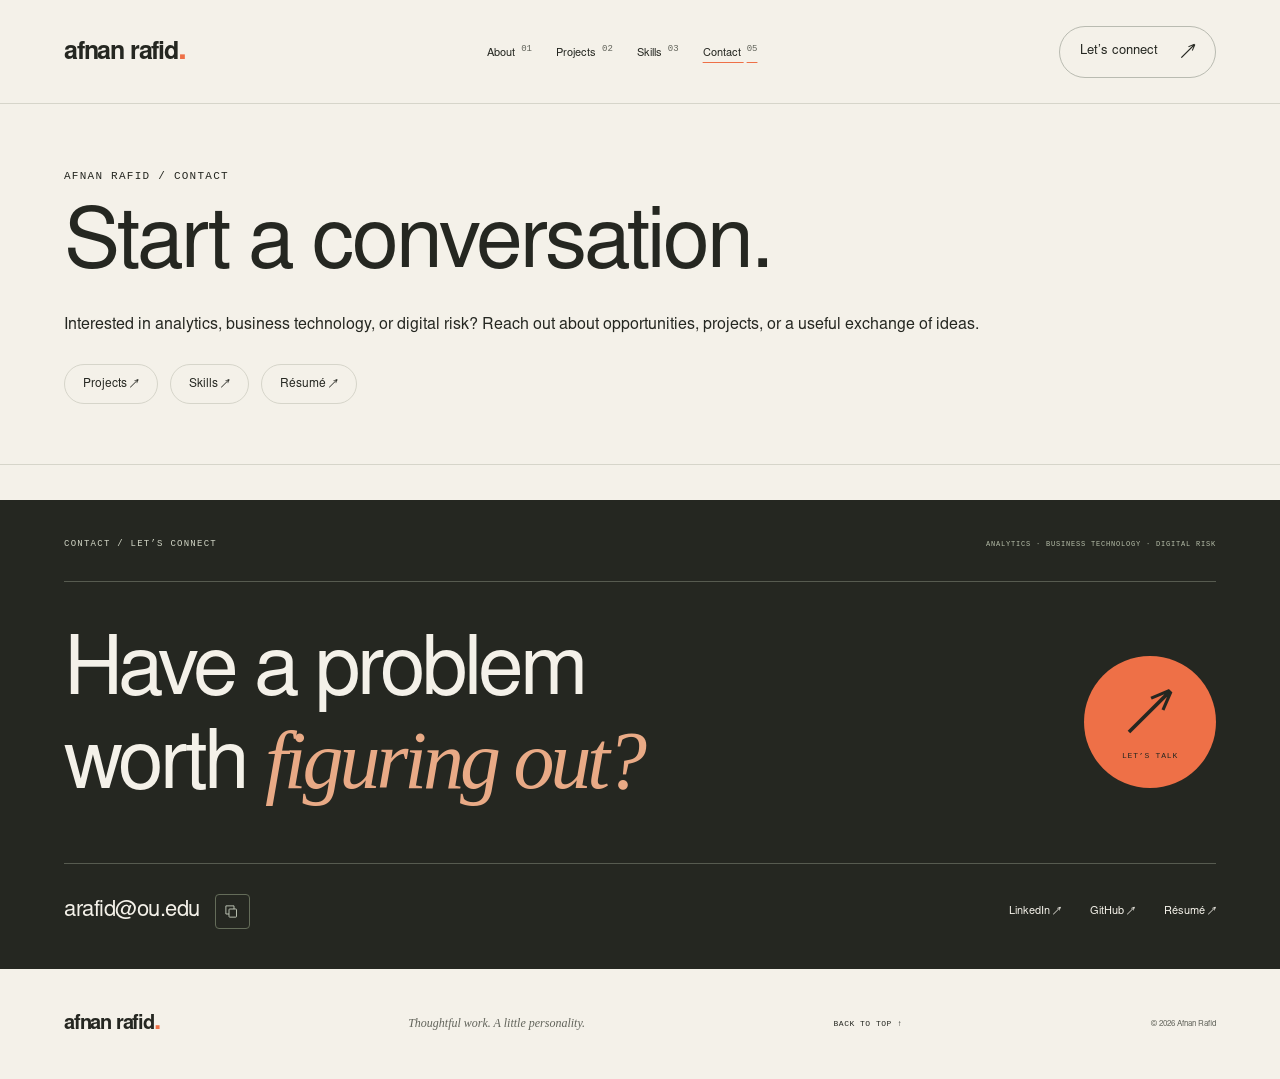
==== commit 88dcc776: "Introduce About and portrait before selected projects" ====
--- a/contact/index.html
+++ b/contact/index.html
@@ -34,20 +34,19 @@
   <header class="site-header">
     <a class="wordmark" href="/" aria-label="Afnan Rafid, home">afnan rafid<span class="brand-dot">.</span></a>
     <nav aria-label="Main navigation">
-      <a href="/projects/">Projects <span>01</span></a>
-      <a href="/skills/">Skills <span>02</span></a>
-      <a href="/#about">About <span>03</span></a>
-      <a href="/contact/" aria-current="page">Contact <span>04</span></a>
+      <a href="/#about">About <span>01</span></a>
+      <a href="/projects/">Projects <span>02</span></a>
+      <a href="/skills/">Skills <span>03</span></a>
+      <a href="/contact/" aria-current="page">Contact <span>05</span></a>
     </nav>
     <a class="header-contact" href="/contact/" aria-current="page">Let’s connect <span aria-hidden="true">↗</span></a>
     <button class="menu-toggle" aria-expanded="false" aria-controls="mobile-nav" aria-label="Open navigation"><span></span><span></span></button>
     <nav id="mobile-nav" class="mobile-nav" aria-label="Mobile navigation" hidden>
-      <a href="/projects/">Projects</a><a href="/skills/">Skills</a><a href="/#about">About me</a><a href="/#experience">Experience</a><a href="/contact/" aria-current="page">Contact</a><a href="/resume/">Résumé ↗</a>
+      <a href="/#about">About me</a><a href="/projects/">Projects</a><a href="/skills/">Skills</a><a href="/#experience">Experience</a><a href="/contact/" aria-current="page">Contact</a><a href="/resume/">Résumé ↗</a>
     </nav>
   </header>
 
-  <main id="main" class="route-main"><header class="route-intro section-wrap"><p class="eyebrow">AFNAN RAFID / CONTACT</p><h1>Start a conversation.</h1><p>Interested in analytics, business technology, or digital risk? Reach out about opportunities, projects, or a useful exchange of ideas.</p><nav class="route-links" aria-label="Explore portfolio"><a href="/projects/">Projects ↗</a><a href="/skills/">Skills ↗</a><a href="/resume/">Résumé ↗</a></nav></header>    <section id="contact" class="contact-section" aria-labelledby="contact-title"><div class="section-wrap"><div class="contact-top"><p class="eyebrow">CONTACT / LET’S CONNECT</p><span>ANALYTICS · BUSINESS TECHNOLOGY · DIGITAL RISK</span></div><div class="contact-main"><h2 id="contact-title">Have a problem<br>worth <em>figuring out?</em></h2><a class="contact-round" href="mailto:arafid@ou.edu" aria-label="Email Afnan Rafid"><span aria-hidden="true">↗</span><small>LET’S TALK</small></a></div><div class="contact-bottom"><div class="email-group"><a class="email-link" href="mailto:arafid@ou.edu">arafid@ou.edu</a><button class="copy-email" aria-label="Copy email address" title="Copy email address"><svg viewBox="0 0 24 24" fill="none" aria-hidden="true"><rect x="8" y="8" width="12" height="13" rx="1"/><path d="M16 8V3H3v13h5"/></svg></button><span id="copy-feedback" aria-live="polite"></span></div><div class="social-links"><a href="https://www.linkedin.com/in/arafid/" target="_blank" rel="noopener noreferrer">LinkedIn ↗</a><a href="https://github.com/arafid" target="_blank" rel="noopener noreferrer">GitHub ↗</a><a href="/resume/">Résumé ↗</a></div></div></div></section>
-</main>
+  <main id="main" class="route-main"><header class="route-intro section-wrap"><p class="eyebrow">AFNAN RAFID / CONTACT</p><h1>Start a conversation.</h1><p>Interested in analytics, business technology, or digital risk? Reach out about opportunities, projects, or a useful exchange of ideas.</p><nav class="route-links" aria-label="Explore portfolio"><a href="/projects/">Projects ↗</a><a href="/skills/">Skills ↗</a><a href="/resume/">Résumé ↗</a></nav></header>    <section id="contact" class="contact-section" aria-labelledby="contact-title"><div class="section-wrap"><div class="contact-top"><p class="eyebrow">CONTACT / LET’S CONNECT</p><span>ANALYTICS · BUSINESS TECHNOLOGY · DIGITAL RISK</span></div><div class="contact-main"><h2 id="contact-title">Have a problem<br>worth <em>figuring out?</em></h2><a class="contact-round" href="mailto:arafid@ou.edu" aria-label="Email Afnan Rafid"><span aria-hidden="true">↗</span><small>LET’S TALK</small></a></div><div class="contact-bottom"><div class="email-group"><a class="email-link" href="mailto:arafid@ou.edu">arafid@ou.edu</a><button class="copy-email" aria-label="Copy email address" title="Copy email address"><svg viewBox="0 0 24 24" fill="none" aria-hidden="true"><rect x="8" y="8" width="12" height="13" rx="1"/><path d="M16 8V3H3v13h5"/></svg></button><span id="copy-feedback" aria-live="polite"></span></div><div class="social-links"><a href="https://www.linkedin.com/in/arafid/" target="_blank" rel="noopener noreferrer">LinkedIn ↗</a><a href="https://github.com/arafid" target="_blank" rel="noopener noreferrer">GitHub ↗</a><a href="/resume/">Résumé ↗</a></div></div></div></section></main>
   <footer class="site-footer section-wrap"><a class="wordmark" href="/">afnan rafid<span class="brand-dot">.</span></a><p>Thoughtful work. A little personality.</p><a href="/" class="back-top">BACK TO TOP ↑</a><span>© 2026 Afnan Rafid</span></footer>
 
   <dialog id="project-dialog" class="project-dialog" aria-labelledby="dialog-title"><div class="dialog-top"><span class="mono">PROJECT NOTES / AFNAN RAFID</span><button class="dialog-close" aria-label="Close project details">×</button></div><div id="dialog-body"></div></dialog>
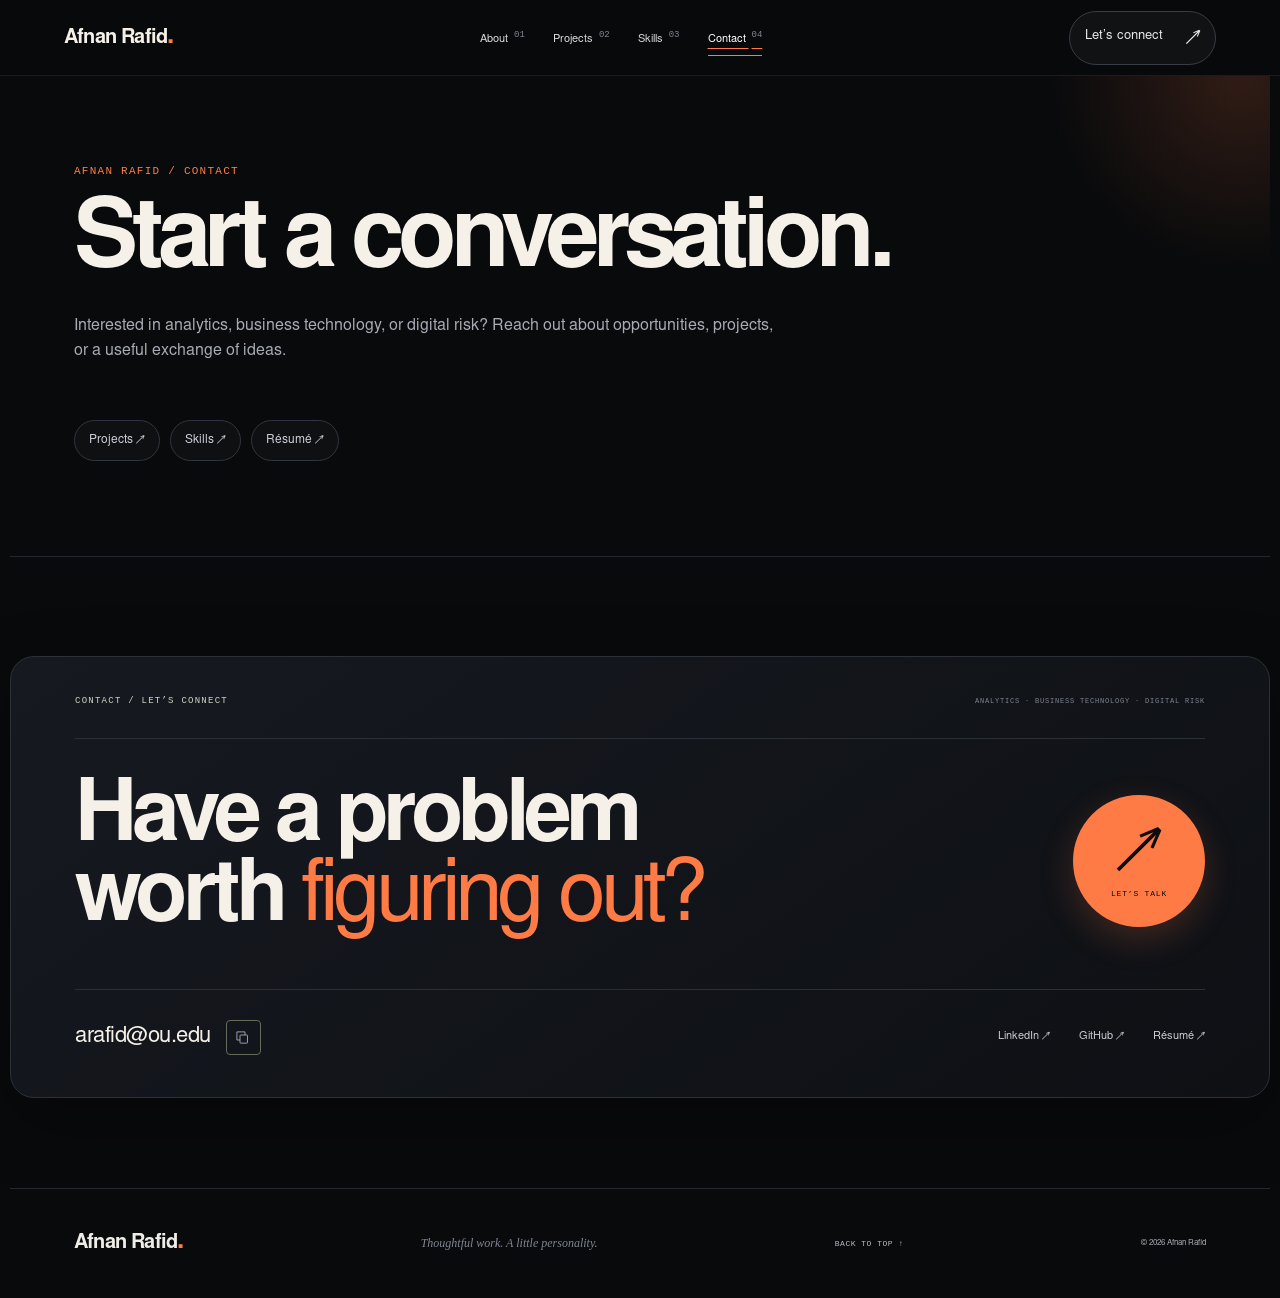
==== commit 0b835b46: "Unify portfolio pages and fix site maintenance" ====
--- a/contact/index.html
+++ b/contact/index.html
@@ -3,7 +3,7 @@
 <head>
   <meta charset="utf-8">
   <meta name="viewport" content="width=device-width, initial-scale=1">
-  <meta name="theme-color" content="#f4f1e9">
+  <meta name="theme-color" content="#090a0c">
   <meta name="google-site-verification" content="fd112a9ZL4CXR7MX3CX2tgeRee2JJpPlBYePg8ACsFY" />
   <title>Contact | Afnan Rafid</title>
   <meta name="description" content="Interested in analytics, business technology, or digital risk? Reach out about opportunities, projects, or a useful exchange of ideas.">
@@ -27,17 +27,18 @@
   <script type="application/ld+json">{"@context":"https://schema.org","@type":"ContactPage","name":"Contact | Afnan Rafid","url":"https://arafid.github.io/contact/","description":"Interested in analytics, business technology, or digital risk? Reach out about opportunities, projects, or a useful exchange of ideas.","about":{"@type":"Person","@id":"https://arafid.github.io/#afnan-rafid","name":"Afnan Rafid"},"isPartOf":{"@id":"https://arafid.github.io/#website"}}</script>
   <link rel="icon" href="/assets/favicon.svg" type="image/svg+xml">
   <link rel="stylesheet" href="/styles.css">
+  <link rel="stylesheet" href="/secondary-dark.css">
   <script type="module" src="/app.js"></script>
 </head>
 <body>
   <a class="skip-link" href="#main">Skip to content</a>
   <header class="site-header">
-    <a class="wordmark" href="/" aria-label="Afnan Rafid, home">afnan rafid<span class="brand-dot">.</span></a>
+    <a class="wordmark" href="/" aria-label="Afnan Rafid, home">Afnan Rafid<span class="brand-dot">.</span></a>
     <nav aria-label="Main navigation">
       <a href="/#about">About <span>01</span></a>
       <a href="/projects/">Projects <span>02</span></a>
       <a href="/skills/">Skills <span>03</span></a>
-      <a href="/contact/" aria-current="page">Contact <span>05</span></a>
+      <a href="/contact/" aria-current="page">Contact <span>04</span></a>
     </nav>
     <a class="header-contact" href="/contact/" aria-current="page">Let’s connect <span aria-hidden="true">↗</span></a>
     <button class="menu-toggle" aria-expanded="false" aria-controls="mobile-nav" aria-label="Open navigation"><span></span><span></span></button>
@@ -47,7 +48,7 @@
   </header>
 
   <main id="main" class="route-main"><header class="route-intro section-wrap"><p class="eyebrow">AFNAN RAFID / CONTACT</p><h1>Start a conversation.</h1><p>Interested in analytics, business technology, or digital risk? Reach out about opportunities, projects, or a useful exchange of ideas.</p><nav class="route-links" aria-label="Explore portfolio"><a href="/projects/">Projects ↗</a><a href="/skills/">Skills ↗</a><a href="/resume/">Résumé ↗</a></nav></header>    <section id="contact" class="contact-section" aria-labelledby="contact-title"><div class="section-wrap"><div class="contact-top"><p class="eyebrow">CONTACT / LET’S CONNECT</p><span>ANALYTICS · BUSINESS TECHNOLOGY · DIGITAL RISK</span></div><div class="contact-main"><h2 id="contact-title">Have a problem<br>worth <em>figuring out?</em></h2><a class="contact-round" href="mailto:arafid@ou.edu" aria-label="Email Afnan Rafid"><span aria-hidden="true">↗</span><small>LET’S TALK</small></a></div><div class="contact-bottom"><div class="email-group"><a class="email-link" href="mailto:arafid@ou.edu">arafid@ou.edu</a><button class="copy-email" aria-label="Copy email address" title="Copy email address"><svg viewBox="0 0 24 24" fill="none" aria-hidden="true"><rect x="8" y="8" width="12" height="13" rx="1"/><path d="M16 8V3H3v13h5"/></svg></button><span id="copy-feedback" aria-live="polite"></span></div><div class="social-links"><a href="https://www.linkedin.com/in/arafid/" target="_blank" rel="noopener noreferrer">LinkedIn ↗</a><a href="https://github.com/arafid" target="_blank" rel="noopener noreferrer">GitHub ↗</a><a href="/resume/">Résumé ↗</a></div></div></div></section></main>
-  <footer class="site-footer section-wrap"><a class="wordmark" href="/">afnan rafid<span class="brand-dot">.</span></a><p>Thoughtful work. A little personality.</p><a href="/" class="back-top">BACK TO TOP ↑</a><span>© 2026 Afnan Rafid</span></footer>
+  <footer class="site-footer section-wrap"><a class="wordmark" href="/">Afnan Rafid<span class="brand-dot">.</span></a><p>Thoughtful work. A little personality.</p><a href="#main" class="back-top">BACK TO TOP ↑</a><span>© 2026 Afnan Rafid</span></footer>
 
   <dialog id="project-dialog" class="project-dialog" aria-labelledby="dialog-title"><div class="dialog-top"><span class="mono">PROJECT NOTES / AFNAN RAFID</span><button class="dialog-close" aria-label="Close project details">×</button></div><div id="dialog-body"></div></dialog>
   <noscript><div class="noscript-note">For project details without JavaScript, visit <a href="https://github.com/arafid">my GitHub profile</a>. The résumé and contact links work here too.</div></noscript>
--- a/secondary-dark.css
+++ b/secondary-dark.css
@@ -0,0 +1,20 @@
+@font-face{font-family:PortfolioSans;src:url('/assets/body.woff') format('woff');font-weight:400;font-display:swap}
+@font-face{font-family:PortfolioSans;src:url('/assets/body-bold.woff') format('woff');font-weight:700;font-display:swap}
+:root{--paper:#090a0c;--paper-light:#101217;--ink:#f5f1e9;--muted:#a7abb4;--line:#2a2f39;--orange:#ff7b46;--orange-dark:#ff9a70;--serif:Georgia,'Times New Roman',serif;--sans:PortfolioSans,Arial,Helvetica,sans-serif;--mono:'Courier New',monospace;--pad:clamp(20px,5vw,72px);--panel:#11141a;--panel-2:#151820;--panel-3:#1a1e27;--green:#89d6b0;--blue:#8ebcff;--shadow:0 24px 70px rgba(0,0,0,.32)}
+html{scroll-padding-top:90px;background:var(--paper)}
+body{background:var(--paper);color:var(--ink);line-height:1.6;min-height:100vh}
+body::before{content:'';position:fixed;inset:0;pointer-events:none;background:radial-gradient(circle at 76% 4%,rgba(255,123,70,.12),transparent 32%),radial-gradient(circle at 5% 58%,rgba(80,114,255,.07),transparent 27%);z-index:-1}
+::selection{color:#0a0b0d;background:#ff9f78}
+a:focus-visible,button:focus-visible{outline:2px solid var(--orange);outline-offset:4px}.skip-link{background:var(--ink);color:#090a0c;border-radius:8px}
+.section-wrap{max-width:1260px}.eyebrow,.project-type,.art-topline,.art-bottomline,.sample-note,.small-art-note,.mono{color:#aeb3bd}
+.site-header{position:sticky;top:0;height:76px;max-width:none;background:rgba(9,10,12,.84);backdrop-filter:blur(18px);border-bottom:1px solid rgba(255,255,255,.08);padding-inline:var(--pad);z-index:50}.wordmark{font-size:20px;letter-spacing:-.04em}.brand-dot{color:var(--orange);font-size:26px}.site-header nav:not(.mobile-nav){gap:28px}.site-header nav a{color:#d7d9df}.site-header nav a span{color:#7f8590}.site-header nav a:hover,.site-header nav a[aria-current=page],.text-link:hover,.social-links a:hover{color:#fff}.site-header nav a[aria-current=page]{position:relative}.site-header nav a[aria-current=page]::after{content:'';position:absolute;left:0;right:0;bottom:-12px;height:1px;background:var(--orange)}.header-contact{border:1px solid #373c46;background:rgba(255,255,255,.035);border-radius:999px;padding:10px 15px;color:#e8e9ed}.header-contact:hover{background:#f5f1e9;border-color:#f5f1e9;color:#0a0b0d}.mobile-nav{top:76px;background:#0d0f13;border-color:#2a2f39;box-shadow:0 18px 50px rgba(0,0,0,.34)}.mobile-nav a{color:#e8e9ed}
+.route-main{min-height:70vh}.route-intro{padding-top:88px;padding-bottom:70px;border-bottom:1px solid #222731;position:relative;overflow:hidden}.route-intro::after{content:'';position:absolute;width:420px;height:420px;border-radius:50%;right:-180px;top:-210px;background:radial-gradient(circle,rgba(255,123,70,.16),transparent 64%);pointer-events:none}.route-intro>.eyebrow{color:var(--orange);margin-bottom:20px}.route-intro h1{font-size:clamp(52px,8vw,96px);line-height:.94;letter-spacing:-.065em;font-weight:700;max-width:900px}.route-intro>p:not(.eyebrow){color:var(--muted);font-size:16px;max-width:700px;margin-top:24px}.route-links{display:flex;gap:10px;flex-wrap:wrap;margin-top:30px}.route-links a{border:1px solid #303641;background:rgba(255,255,255,.025);border-radius:999px;padding:10px 14px;font-size:12px;color:#cdd0d7;transition:.2s}.route-links a:hover{border-color:#5b626f;background:rgba(255,255,255,.06);color:#fff;transform:translateY(-1px)}
+.work-section,.toolbox-section{padding-top:78px;padding-bottom:90px}.section-heading{border-bottom:1px solid #252a33;padding-bottom:27px;margin-bottom:30px}.section-heading h2{font-size:clamp(40px,5.6vw,68px);font-weight:700;letter-spacing:-.055em;line-height:.98}.section-heading h2 em{font-family:inherit;font-style:normal;color:var(--orange)}.section-index{color:#8f949f}.section-intro{color:#9399a3}.work-toolbar{border-color:#292e37}.filter{color:#aeb3bc}.filter.active{background:var(--ink);color:#0a0b0d}.filter:not(.active):hover{border-color:#4a515e;color:#fff}.work-count{color:#7f8590}.project-grid{row-gap:44px}.project-open{color:inherit}.project-art{border-color:#313641;box-shadow:0 14px 40px rgba(0,0,0,.16)}.project-open:hover .project-art{box-shadow:0 20px 48px rgba(0,0,0,.3);transform:translateY(-4px)}.project-info{padding-top:17px}.project-info h3{font-size:clamp(23px,2.2vw,31px);font-weight:700;line-height:1.05;letter-spacing:-.04em;color:#f3f0e9}.project-info p{color:#979ca6;margin-top:9px;max-width:92%;font-size:13px}.project-type{color:#868c97}.project-arrow{color:#969ca6}.tags{display:flex;gap:7px;flex-wrap:wrap;margin-top:15px}.tags span{border:1px solid #303641;border-radius:999px;background:#0e1015;color:#c5c8cf;padding:7px 9px;font-size:10px}.work-footer{border-color:#292e37;color:#9297a1}.work-footer .text-link{border-color:#4a505b;color:#d8dbe1}.text-link{border-color:#4a505b}.button-dark{background:#f5f1e9;color:#090a0c;border:1px solid #f5f1e9;border-radius:10px;font-weight:700}.button-dark:hover{background:#fff;color:#090a0c;box-shadow:0 10px 30px rgba(255,255,255,.08)}
+.toolbox-grid{gap:14px}.toolbox-group{background:linear-gradient(145deg,#14171d,#0e1014);border:1px solid #2a2f38;border-radius:18px;padding:28px;min-height:390px;display:flex;flex-direction:column}.toolbox-number{font:10px var(--mono);color:var(--orange)}.toolbox-group h3{color:#f5f1e9;font-size:30px;font-weight:700;letter-spacing:-.04em;margin-top:13px}.toolbox-group>p{color:#989ea8;font-size:13px;margin-top:10px}.toolbox-group ul{padding-left:18px;margin:22px 0 28px;color:#c0c4cc}.toolbox-group li{margin:10px 0;font-size:13px}.toolbox-link{margin-top:auto;border-top:1px solid #292e37;padding-top:16px;color:#e5e6ea;font-size:12px;display:flex;justify-content:space-between}.toolbox-link:hover{color:var(--orange)}
+.contact-section{padding:64px 0 90px;background:transparent;color:var(--ink)}.contact-section>.section-wrap{border:1px solid #2b3039;border-radius:24px;background:linear-gradient(145deg,#161920,#0e1014);padding-top:38px;padding-bottom:42px;box-shadow:var(--shadow)}.contact-top{border-color:#2a2f38;color:#9ca1ab}.contact-top>span{color:#7f8590}.contact-main{padding-top:42px;padding-bottom:48px}.contact-main h2{font-weight:700;font-size:clamp(48px,7vw,86px);letter-spacing:-.065em;line-height:.93}.contact-main h2 em{font-family:inherit;font-style:normal;color:var(--orange)}.contact-round{background:var(--orange);color:#0b0c0e;border:0;box-shadow:0 12px 35px rgba(255,123,70,.2)}.contact-round:hover{background:#ff9369;transform:rotate(-3deg) scale(1.02)}.contact-bottom{border-color:#2a2f38}.email-link{color:#f5f1e9}.copy-email{color:#aab0ba}.copy-email svg{stroke:currentColor}.social-links a{color:#c9ccd3}
+.site-footer{border-top:1px solid #242932;color:#767c86;background:#090a0c}.site-footer .wordmark{color:#efede8}.site-footer p{color:#808691}.site-footer .back-top{color:#b8bcc4}.site-footer .back-top:hover{color:#fff}
+.project-dialog{background:#11141a;color:#f5f1e9;border:1px solid #343a45;box-shadow:0 30px 90px rgba(0,0,0,.65)}.project-dialog::backdrop{background:rgba(0,0,0,.72);backdrop-filter:blur(4px)}.dialog-top{border-color:#2a2f38}.dialog-close{color:#f5f1e9;background:#191d24}.dialog-kicker{color:var(--orange)}.dialog-intro,.dialog-section p,.dialog-section li,.dialog-note{color:#a6abb4}.dialog-stat,.dialog-section{border-color:#2d323c;background:#0e1015}.dialog-stat strong{color:#fff}.dialog-stat span{color:#888e98}.dialog-section h3{color:#f5f1e9}.dialog-links{border-color:#2a2f38}
+.case-body{background:#090a0c;color:#f5f1e9}.case-header{height:76px;display:grid;grid-template-columns:1fr auto auto;align-items:center;gap:24px;border-bottom:1px solid rgba(255,255,255,.08);position:sticky;top:0;z-index:40;background:rgba(9,10,12,.86);backdrop-filter:blur(18px)}.case-header .wordmark{font-size:20px}.case-back,.case-resume{font-size:12px;color:#c4c8d0;border:1px solid #303641;border-radius:999px;padding:9px 13px}.case-back:hover,.case-resume:hover{color:#fff;border-color:#555c69;background:rgba(255,255,255,.05)}.case-page{padding-top:44px;padding-bottom:90px}.case-breadcrumb{font:10px var(--mono);color:#777e89;display:flex;gap:10px;flex-wrap:wrap}.case-breadcrumb a:hover{color:#fff}.case-page article>.eyebrow{margin-top:56px;color:var(--orange)}.case-page h1{font-size:clamp(50px,7vw,88px);line-height:.95;letter-spacing:-.06em;font-weight:700;max-width:1060px;margin-top:15px}.case-intro{font-size:17px;color:#a9aeb8;max-width:850px;margin-top:22px;line-height:1.7}.case-stats{display:grid;grid-template-columns:repeat(3,1fr);gap:10px;margin-top:38px}.case-stats>div{border:1px solid #2c313b;background:#101319;border-radius:14px;padding:20px}.case-stats strong{display:block;font-size:clamp(25px,3vw,38px);letter-spacing:-.045em;color:#f7f4ed}.case-stats span{display:block;font:9px var(--mono);color:#858b96;margin-top:6px;line-height:1.4}.case-layout{display:grid;grid-template-columns:minmax(0,1.55fr) minmax(270px,.65fr);gap:34px;margin-top:52px;align-items:start}.case-content{min-width:0}.case-content section{border-top:1px solid #292e37;padding:28px 0}.case-content section:first-child{border-top:0;padding-top:0}.case-content h2,.case-sidebar h2{font:10px var(--mono);letter-spacing:.1em;color:#8d939e;text-transform:uppercase}.case-content p,.case-content li{color:#b2b6be;font-size:14px;line-height:1.75}.case-content ul{padding-left:20px;margin:16px 0 0}.case-content li{margin:10px 0}.case-content strong{color:#f1eee8}.case-scope{background:#11141a;border:1px solid #2b3039!important;border-radius:16px;padding:22px!important;margin-top:16px}.case-scope h2{color:var(--orange)}.case-sidebar{position:sticky;top:100px;border:1px solid #2b3039;background:linear-gradient(145deg,#14171d,#0e1014);border-radius:18px;padding:24px}.case-sidebar h2:not(:first-child){margin-top:28px}.case-sidebar .tags{margin-top:14px}.case-sidebar .button{width:100%;margin-top:14px}.case-sidebar>.text-link{margin-top:13px;color:#d8dbe1}.case-contact-note{border-top:1px solid #2b3039;margin-top:28px;padding-top:22px}.case-contact-note p{color:#9298a2;font-size:12px;margin-top:8px}.case-contact-note a{display:inline-block;color:#fff;margin-top:10px;font-size:12px}.case-contact-note a:hover{color:var(--orange)}.research-figure{margin:20px 0 0;border:1px solid #2b3039;background:#f4f1e9;border-radius:12px;padding:16px}.research-figure img{width:100%;height:auto}.research-figure figcaption{color:#666b73;font-size:11px;margin-top:10px;line-height:1.5}.case-next{border-top:1px solid #2a2f38;margin-top:46px;padding-top:25px;display:flex;justify-content:space-between;gap:24px;align-items:end}.case-next>a{color:#c5c9d0;font-size:12px}.case-next>a:last-child{text-align:right;font-size:16px;font-weight:700}.case-next span{display:block;font:9px var(--mono);color:#747b86;margin-bottom:5px}.case-next a:hover{color:#fff}
+.noscript-note{background:#11141a;color:#d9dce2;border-top:1px solid #2a2f38}.noscript-note a{color:var(--orange)}
+@media(max-width:900px){.site-header nav:not(.mobile-nav),.header-contact{display:none}.menu-toggle{display:flex;background:transparent;border:1px solid #303641;border-radius:10px;width:42px;height:42px;align-items:center;justify-content:center;flex-direction:column;gap:5px}.menu-toggle span{width:18px;height:1px;background:#fff}.case-layout{grid-template-columns:1fr}.case-sidebar{position:static}.toolbox-grid{grid-template-columns:1fr}.project-large,.project-small{grid-column:span 6}.case-header{grid-template-columns:1fr auto}.case-header .case-back{display:none}}
+@media(max-width:620px){:root{--pad:20px}.site-header{height:68px}.mobile-nav{top:68px}.route-intro{padding-top:58px;padding-bottom:50px}.route-intro h1{font-size:clamp(48px,15vw,70px)}.route-intro>p:not(.eyebrow){font-size:14px}.work-section,.toolbox-section{padding-top:58px;padding-bottom:68px}.section-heading{align-items:flex-start;flex-direction:column;gap:18px}.project-grid{grid-template-columns:1fr;row-gap:34px}.project-large,.project-small{grid-column:1}.project-large .project-art,.project-small .project-art{height:270px}.work-toolbar{align-items:flex-start;flex-direction:column}.work-count{white-space:normal}.toolbox-group{min-height:0}.contact-section{padding:42px 0 64px}.contact-section>.section-wrap{border-radius:18px;padding-top:26px;padding-bottom:30px}.contact-main{padding-top:30px;padding-bottom:34px;align-items:flex-start;gap:26px}.contact-main h2{font-size:clamp(48px,14vw,68px)}.contact-round{width:110px;height:110px}.contact-bottom{align-items:flex-start;flex-direction:column;gap:22px}.email-link{font-size:clamp(24px,7vw,34px)}.site-footer{align-items:flex-start;flex-direction:column;gap:14px}.case-header{height:68px;padding-inline:20px}.case-header .wordmark{font-size:18px}.case-resume{font-size:11px;padding:8px 10px}.case-page{padding-top:30px;padding-bottom:68px}.case-page article>.eyebrow{margin-top:38px}.case-page h1{font-size:clamp(45px,14vw,66px)}.case-intro{font-size:15px}.case-stats{grid-template-columns:1fr}.case-layout{margin-top:38px}.case-sidebar{padding:20px}.case-next{align-items:flex-start;flex-direction:column}.case-next>a:last-child{text-align:left}.project-dialog{width:min(94vw,780px);max-height:88vh;padding:0 18px 24px}.dialog-results{grid-template-columns:1fr}}
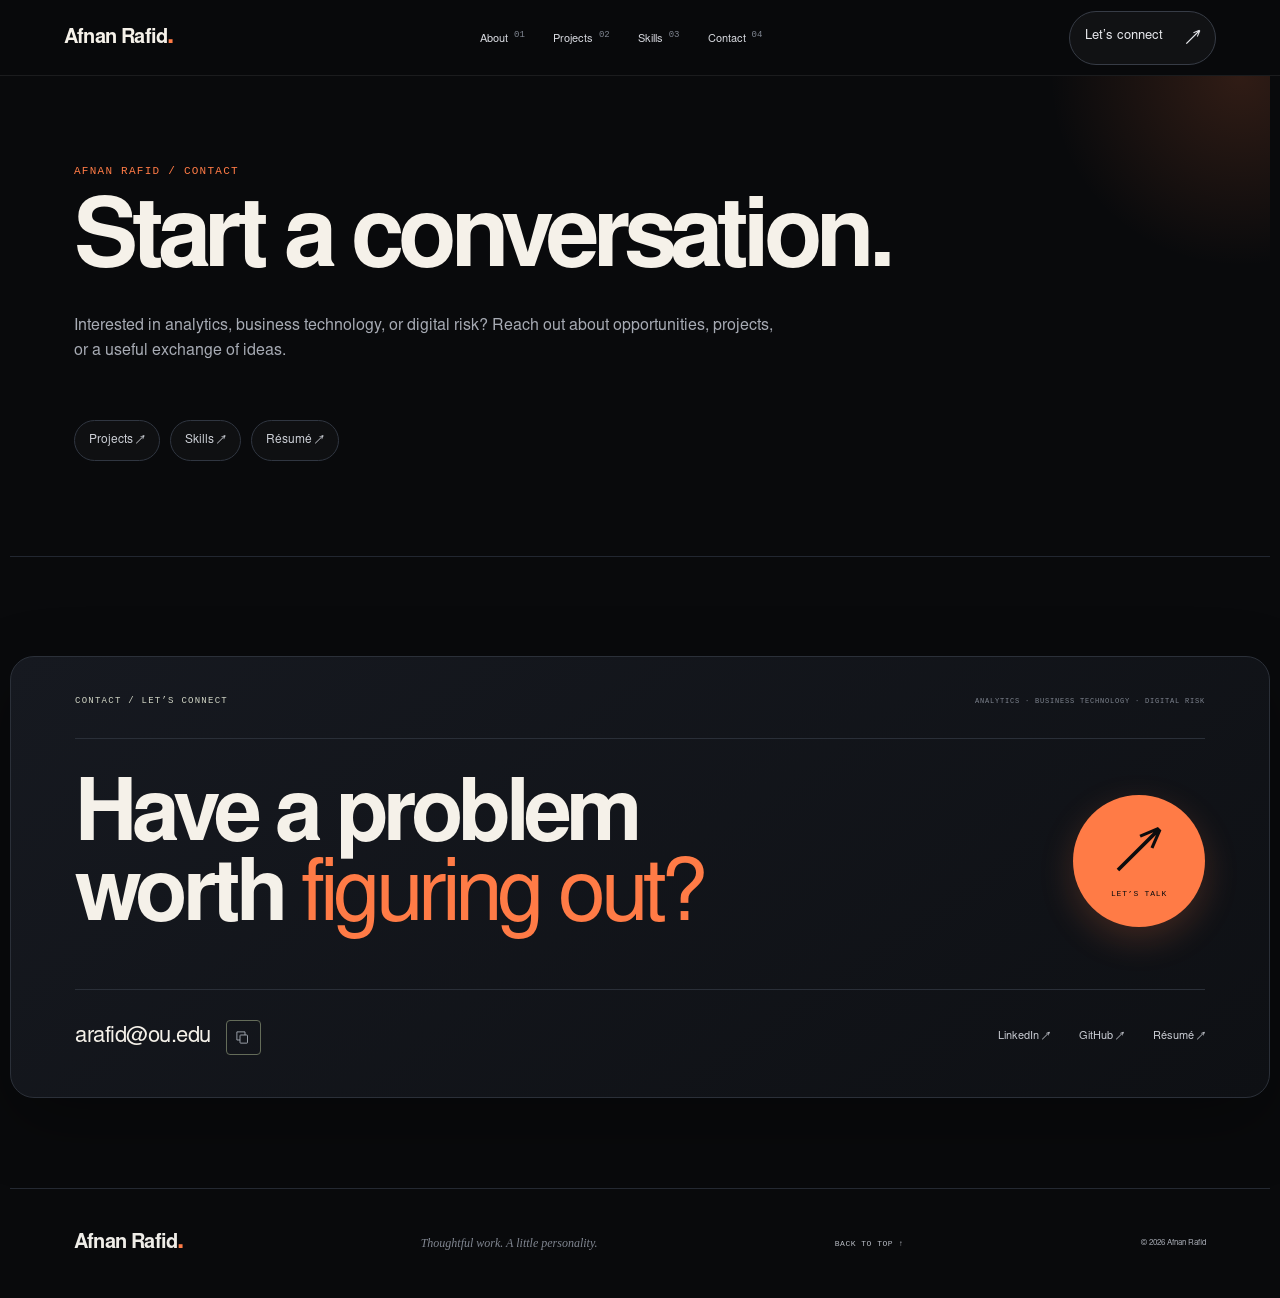
==== commit a84dd129: "Unify primary navigation around homepage sections" ====
--- a/contact/index.html
+++ b/contact/index.html
@@ -36,14 +36,14 @@
     <a class="wordmark" href="/" aria-label="Afnan Rafid, home">Afnan Rafid<span class="brand-dot">.</span></a>
     <nav aria-label="Main navigation">
       <a href="/#about">About <span>01</span></a>
-      <a href="/projects/">Projects <span>02</span></a>
-      <a href="/skills/">Skills <span>03</span></a>
-      <a href="/contact/" aria-current="page">Contact <span>04</span></a>
+      <a href="/#work">Projects <span>02</span></a>
+      <a href="/#skills">Skills <span>03</span></a>
+      <a href="/#contact">Contact <span>04</span></a>
     </nav>
-    <a class="header-contact" href="/contact/" aria-current="page">Let’s connect <span aria-hidden="true">↗</span></a>
+    <a class="header-contact" href="/#contact">Let’s connect <span aria-hidden="true">↗</span></a>
     <button class="menu-toggle" aria-expanded="false" aria-controls="mobile-nav" aria-label="Open navigation"><span></span><span></span></button>
     <nav id="mobile-nav" class="mobile-nav" aria-label="Mobile navigation" hidden>
-      <a href="/#about">About me</a><a href="/projects/">Projects</a><a href="/skills/">Skills</a><a href="/#experience">Experience</a><a href="/contact/" aria-current="page">Contact</a><a href="/resume/">Résumé ↗</a>
+      <a href="/#work">Projects</a><a href="/#about">About</a><a href="/#experience">Experience</a><a href="/#skills">Skills</a><a href="/#contact">Contact</a><a href="/assets/Afnan_Rafid_Resume.pdf" download>Download résumé ↓</a>
     </nav>
   </header>
 
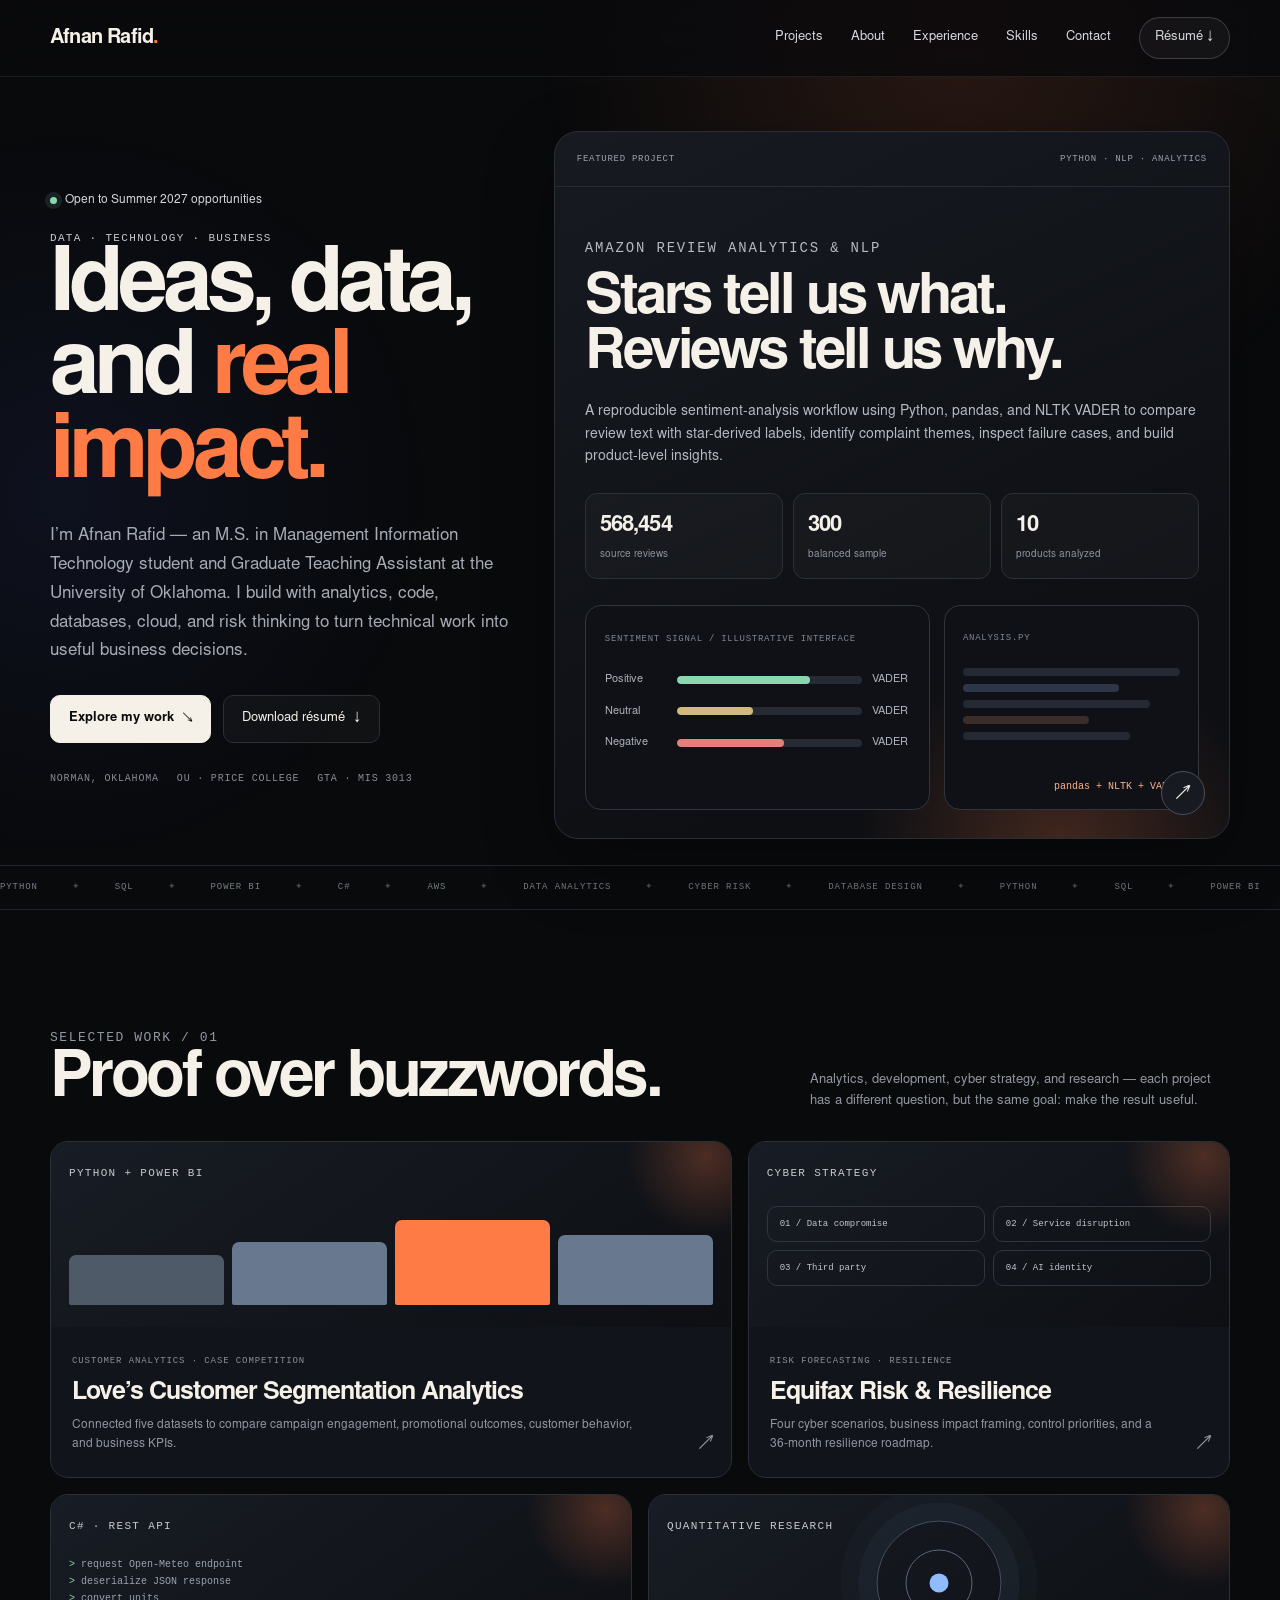
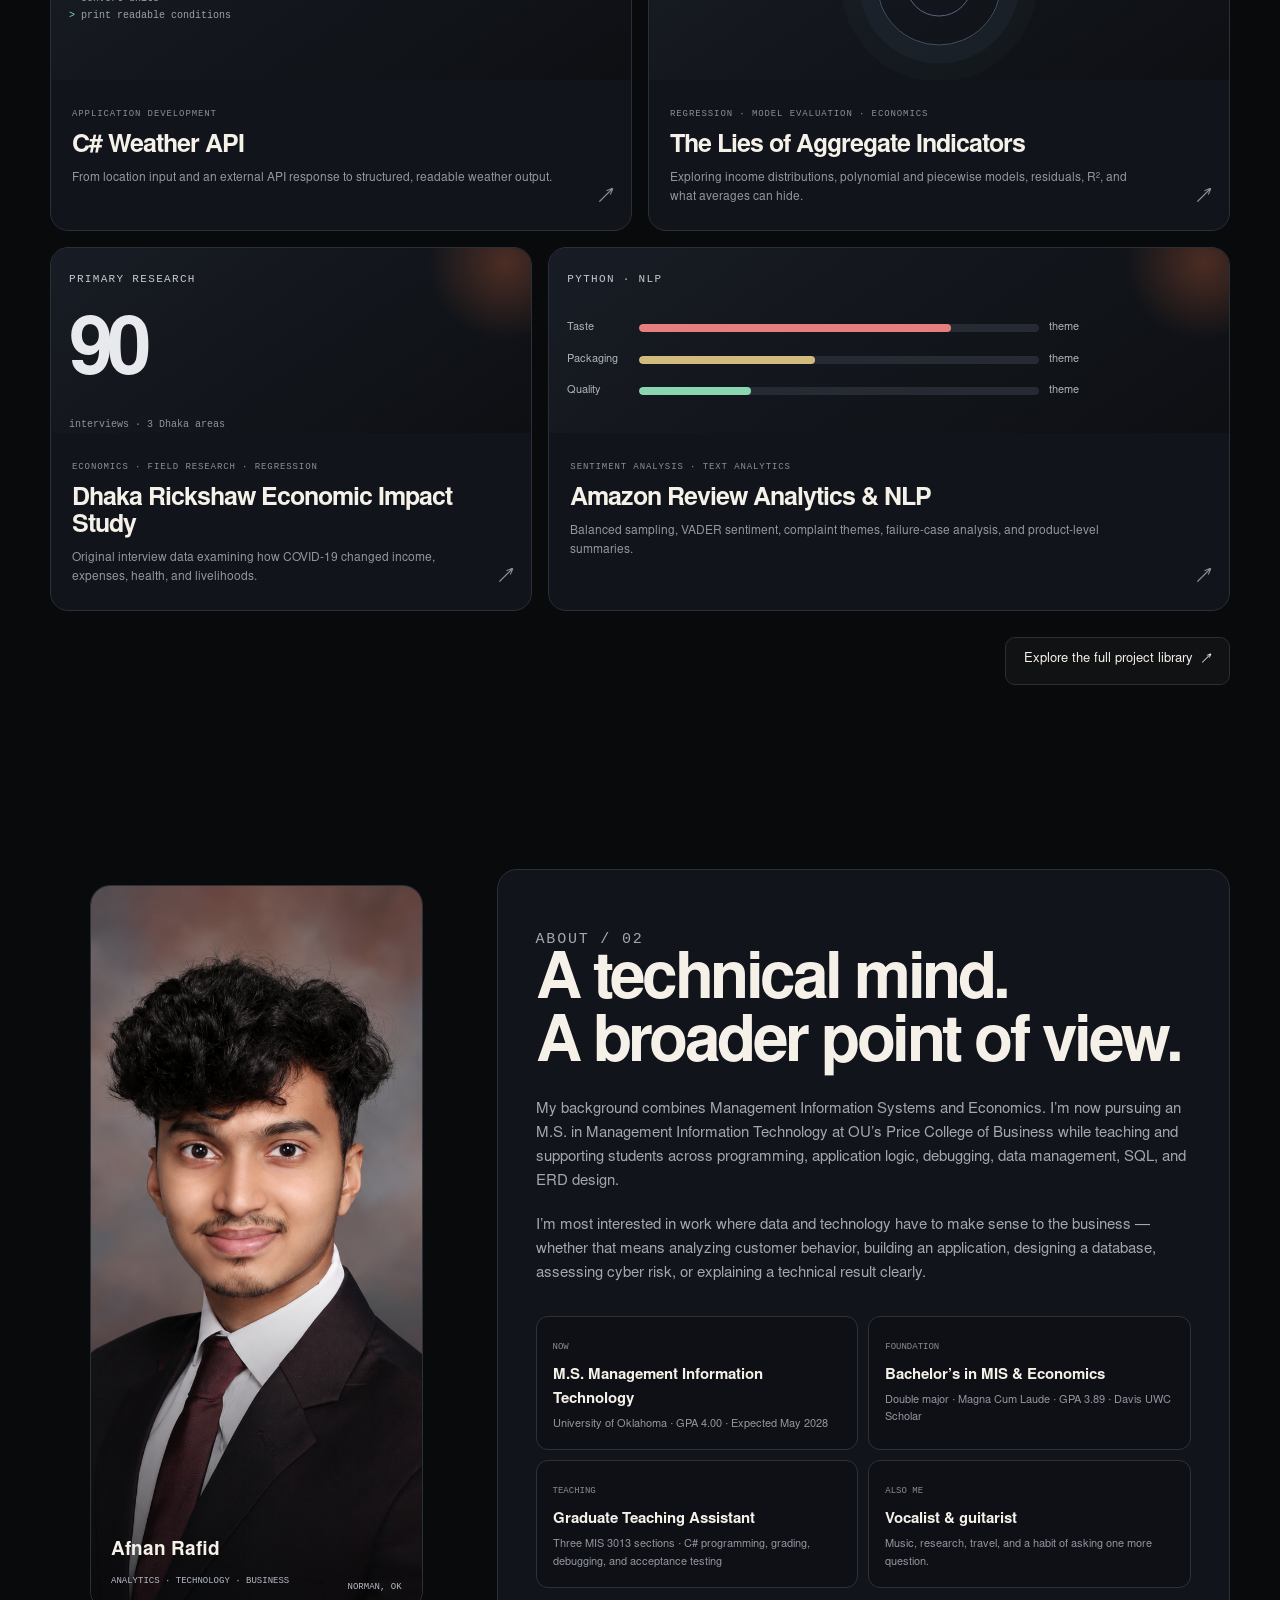
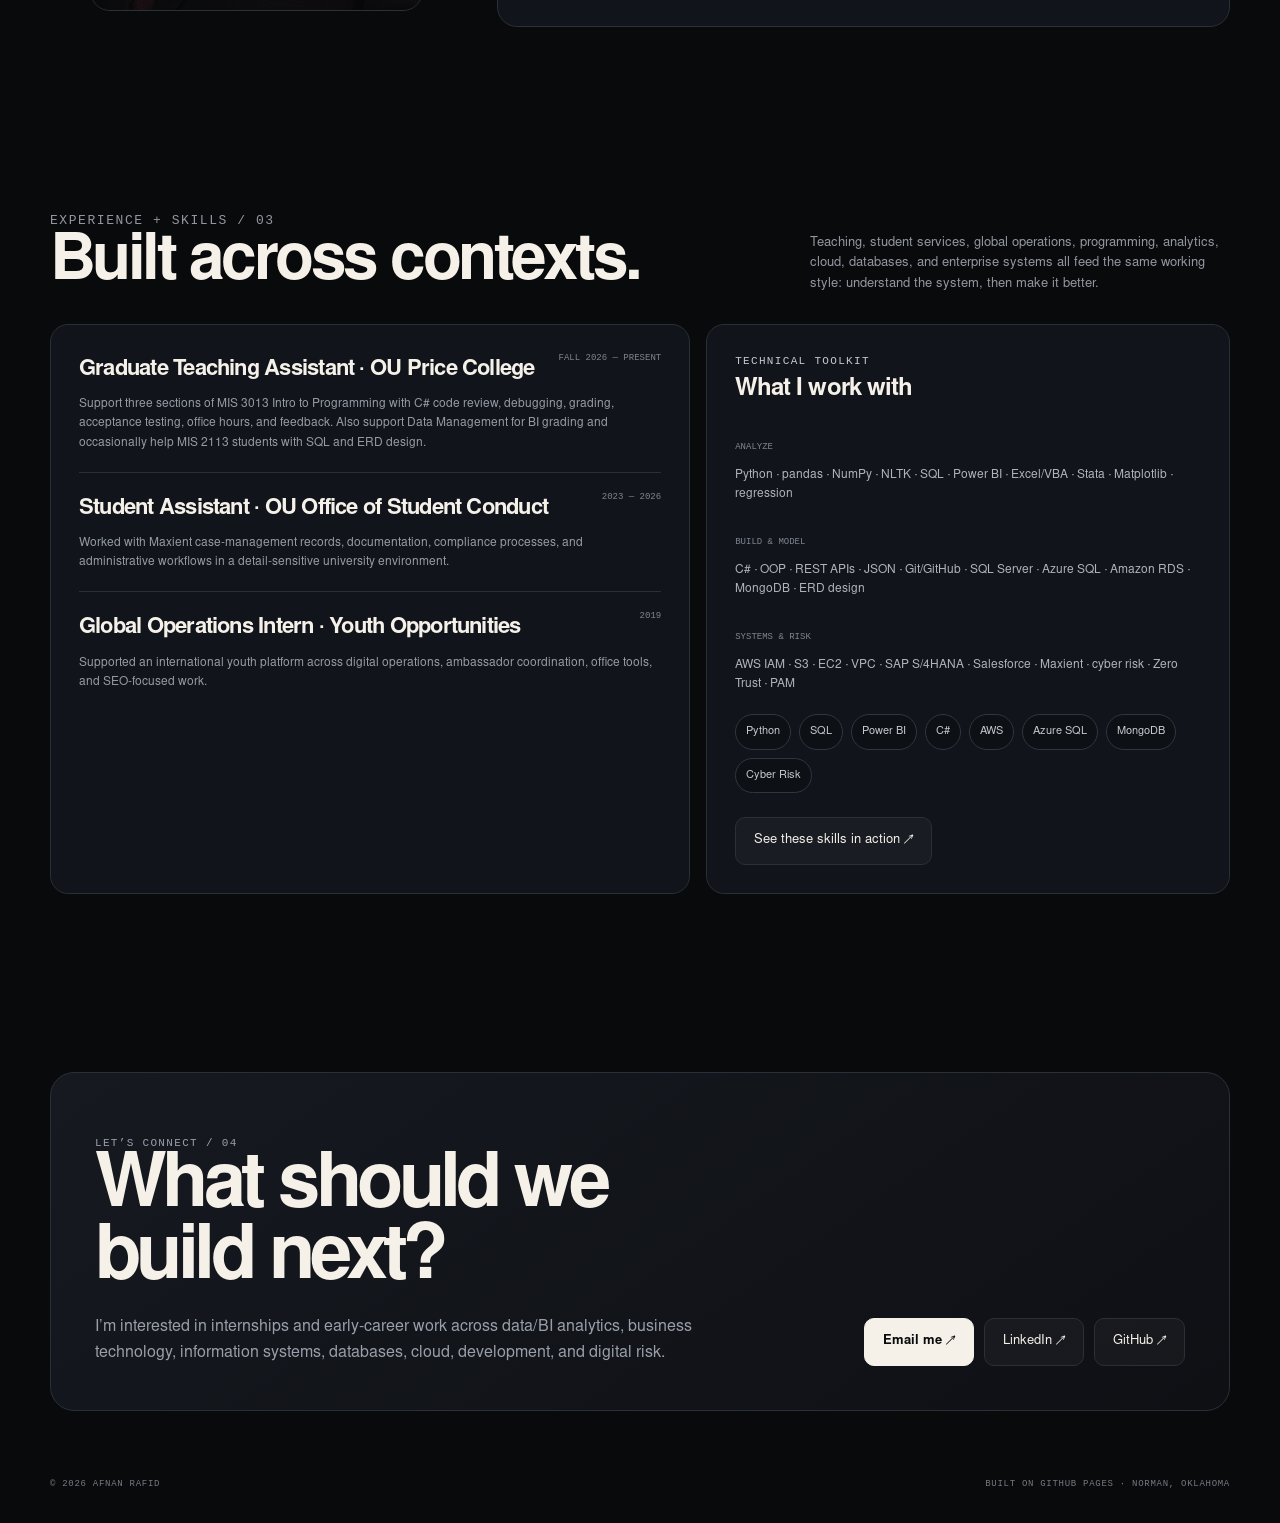
==== commit 8b975b56: "Keep Skills and Contact in main portfolio experience" ====
--- a/contact/index.html
+++ b/contact/index.html
@@ -4,53 +4,17 @@
   <meta charset="utf-8">
   <meta name="viewport" content="width=device-width, initial-scale=1">
   <meta name="theme-color" content="#090a0c">
-  <meta name="google-site-verification" content="fd112a9ZL4CXR7MX3CX2tgeRee2JJpPlBYePg8ACsFY" />
+  <meta name="robots" content="noindex,follow">
+  <meta http-equiv="refresh" content="0; url=/#contact">
+  <link rel="canonical" href="https://arafid.github.io/">
   <title>Contact | Afnan Rafid</title>
-  <meta name="description" content="Interested in analytics, business technology, or digital risk? Reach out about opportunities, projects, or a useful exchange of ideas.">
-  <meta name="robots" content="index,follow,max-image-preview:large">
-  <meta name="author" content="Afnan Rafid">
-  <link rel="canonical" href="https://arafid.github.io/contact/">
-  <meta property="og:site_name" content="Afnan Rafid">
-  <meta property="og:title" content="Contact | Afnan Rafid">
-  <meta property="og:description" content="Interested in analytics, business technology, or digital risk? Reach out about opportunities, projects, or a useful exchange of ideas.">
-  <meta property="og:type" content="website">
-  <meta property="og:url" content="https://arafid.github.io/contact/">
-  <meta property="og:locale" content="en_US">
-  <meta property="og:image" content="https://arafid.github.io/assets/social-card.png">
-  <meta property="og:image:width" content="1200">
-  <meta property="og:image:height" content="630">
-  <meta property="og:image:alt" content="Afnan Rafid — Data, technology, and business perspective">
-  <meta name="twitter:card" content="summary_large_image">
-  <meta name="twitter:title" content="Contact | Afnan Rafid">
-  <meta name="twitter:description" content="Interested in analytics, business technology, or digital risk? Reach out about opportunities, projects, or a useful exchange of ideas.">
-  <meta name="twitter:image" content="https://arafid.github.io/assets/social-card.png">
-  <script type="application/ld+json">{"@context":"https://schema.org","@type":"ContactPage","name":"Contact | Afnan Rafid","url":"https://arafid.github.io/contact/","description":"Interested in analytics, business technology, or digital risk? Reach out about opportunities, projects, or a useful exchange of ideas.","about":{"@type":"Person","@id":"https://arafid.github.io/#afnan-rafid","name":"Afnan Rafid"},"isPartOf":{"@id":"https://arafid.github.io/#website"}}</script>
-  <link rel="icon" href="/assets/favicon.svg" type="image/svg+xml">
-  <link rel="stylesheet" href="/styles.css">
-  <link rel="stylesheet" href="/secondary-dark.css">
-  <script type="module" src="/app.js"></script>
+  <script>window.location.replace('/#contact');</script>
+  <style>
+    html,body{margin:0;min-height:100%;background:#090a0c;color:#f5f2ea;font-family:system-ui,-apple-system,BlinkMacSystemFont,'Segoe UI',sans-serif}
+    body{display:grid;place-items:center;min-height:100vh;padding:24px;box-sizing:border-box}
+    main{max-width:620px;text-align:center}
+    a{color:#ff875c}
+  </style>
 </head>
-<body>
-  <a class="skip-link" href="#main">Skip to content</a>
-  <header class="site-header">
-    <a class="wordmark" href="/" aria-label="Afnan Rafid, home">Afnan Rafid<span class="brand-dot">.</span></a>
-    <nav aria-label="Main navigation">
-      <a href="/#about">About <span>01</span></a>
-      <a href="/#work">Projects <span>02</span></a>
-      <a href="/#skills">Skills <span>03</span></a>
-      <a href="/#contact">Contact <span>04</span></a>
-    </nav>
-    <a class="header-contact" href="/#contact">Let’s connect <span aria-hidden="true">↗</span></a>
-    <button class="menu-toggle" aria-expanded="false" aria-controls="mobile-nav" aria-label="Open navigation"><span></span><span></span></button>
-    <nav id="mobile-nav" class="mobile-nav" aria-label="Mobile navigation" hidden>
-      <a href="/#work">Projects</a><a href="/#about">About</a><a href="/#experience">Experience</a><a href="/#skills">Skills</a><a href="/#contact">Contact</a><a href="/assets/Afnan_Rafid_Resume.pdf" download>Download résumé ↓</a>
-    </nav>
-  </header>
-
-  <main id="main" class="route-main"><header class="route-intro section-wrap"><p class="eyebrow">AFNAN RAFID / CONTACT</p><h1>Start a conversation.</h1><p>Interested in analytics, business technology, or digital risk? Reach out about opportunities, projects, or a useful exchange of ideas.</p><nav class="route-links" aria-label="Explore portfolio"><a href="/projects/">Projects ↗</a><a href="/skills/">Skills ↗</a><a href="/resume/">Résumé ↗</a></nav></header>    <section id="contact" class="contact-section" aria-labelledby="contact-title"><div class="section-wrap"><div class="contact-top"><p class="eyebrow">CONTACT / LET’S CONNECT</p><span>ANALYTICS · BUSINESS TECHNOLOGY · DIGITAL RISK</span></div><div class="contact-main"><h2 id="contact-title">Have a problem<br>worth <em>figuring out?</em></h2><a class="contact-round" href="mailto:arafid@ou.edu" aria-label="Email Afnan Rafid"><span aria-hidden="true">↗</span><small>LET’S TALK</small></a></div><div class="contact-bottom"><div class="email-group"><a class="email-link" href="mailto:arafid@ou.edu">arafid@ou.edu</a><button class="copy-email" aria-label="Copy email address" title="Copy email address"><svg viewBox="0 0 24 24" fill="none" aria-hidden="true"><rect x="8" y="8" width="12" height="13" rx="1"/><path d="M16 8V3H3v13h5"/></svg></button><span id="copy-feedback" aria-live="polite"></span></div><div class="social-links"><a href="https://www.linkedin.com/in/arafid/" target="_blank" rel="noopener noreferrer">LinkedIn ↗</a><a href="https://github.com/arafid" target="_blank" rel="noopener noreferrer">GitHub ↗</a><a href="/resume/">Résumé ↗</a></div></div></div></section></main>
-  <footer class="site-footer section-wrap"><a class="wordmark" href="/">Afnan Rafid<span class="brand-dot">.</span></a><p>Thoughtful work. A little personality.</p><a href="#main" class="back-top">BACK TO TOP ↑</a><span>© 2026 Afnan Rafid</span></footer>
-
-  <dialog id="project-dialog" class="project-dialog" aria-labelledby="dialog-title"><div class="dialog-top"><span class="mono">PROJECT NOTES / AFNAN RAFID</span><button class="dialog-close" aria-label="Close project details">×</button></div><div id="dialog-body"></div></dialog>
-  <noscript><div class="noscript-note">For project details without JavaScript, visit <a href="https://github.com/arafid">my GitHub profile</a>. The résumé and contact links work here too.</div></noscript>
-</body>
+<body><main><p>Taking you to <a href="/#contact">Contact on the main portfolio</a>…</p></main></body>
 </html>
